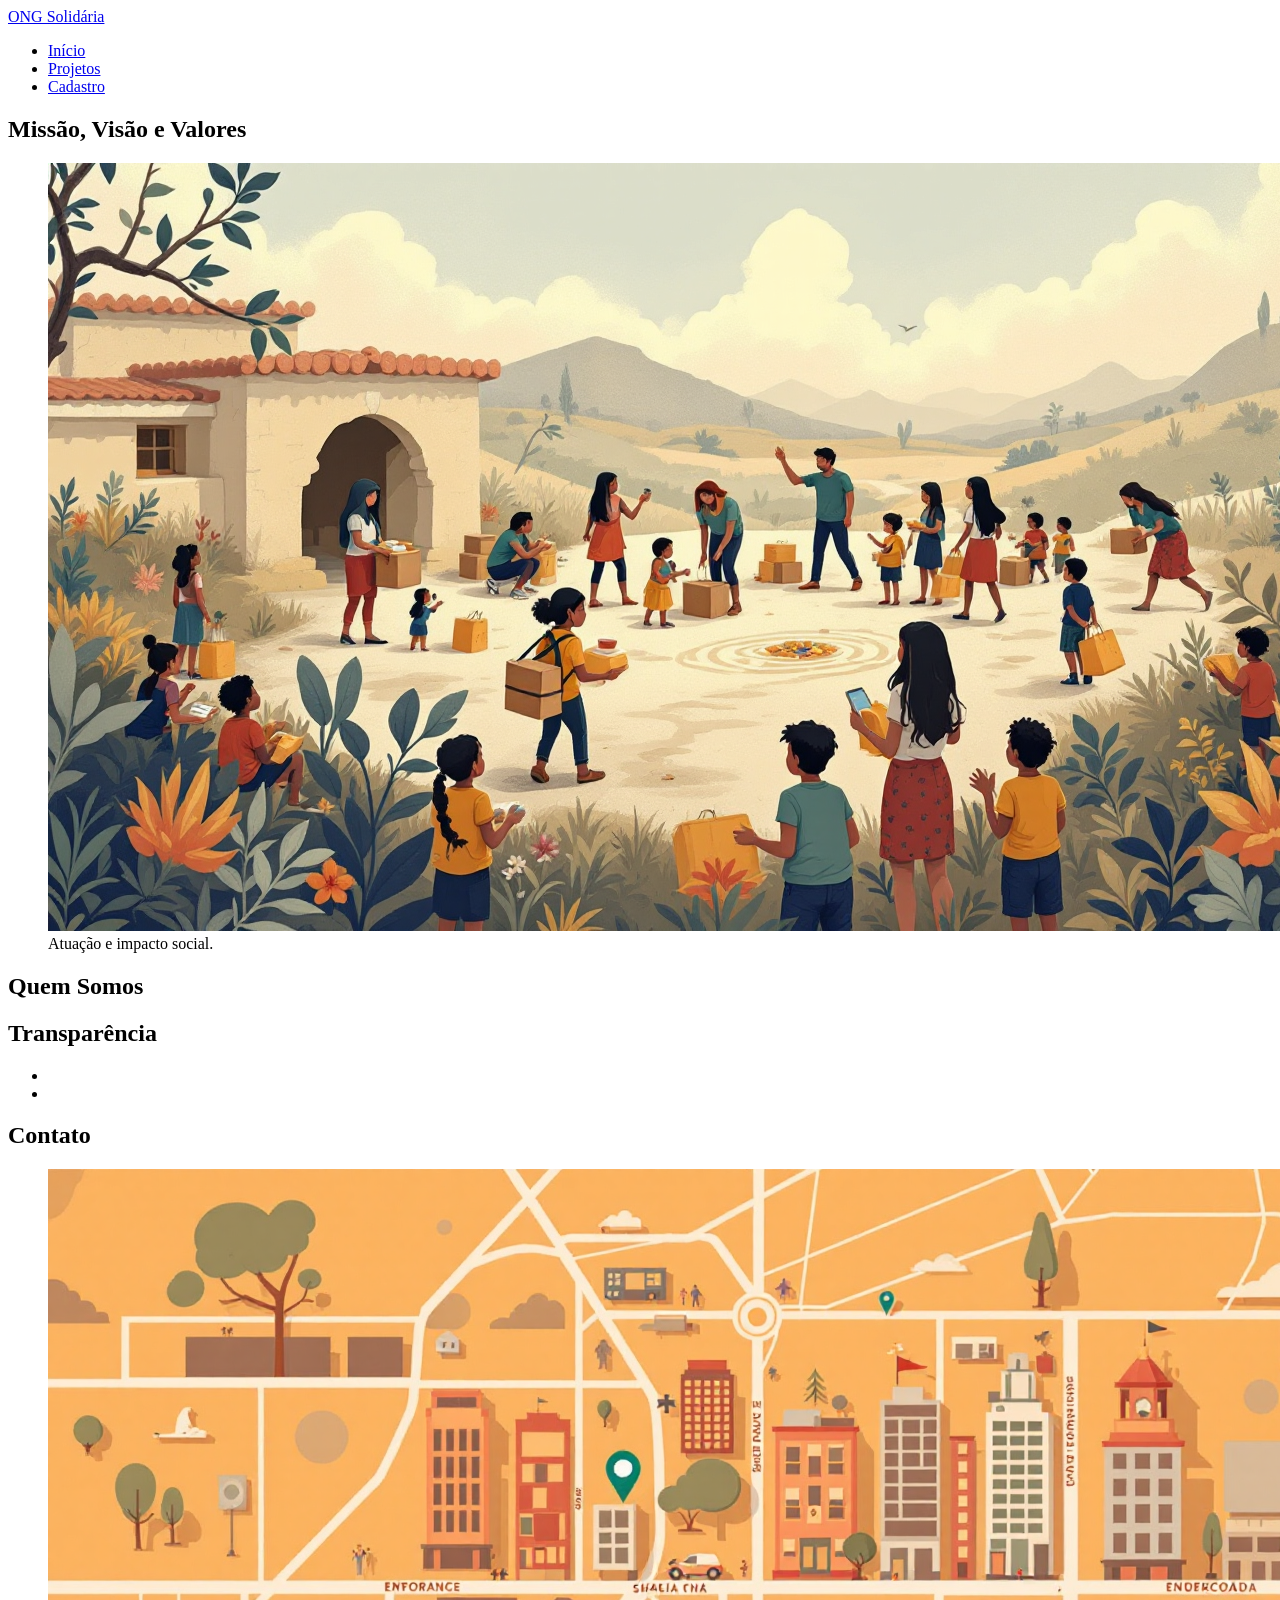
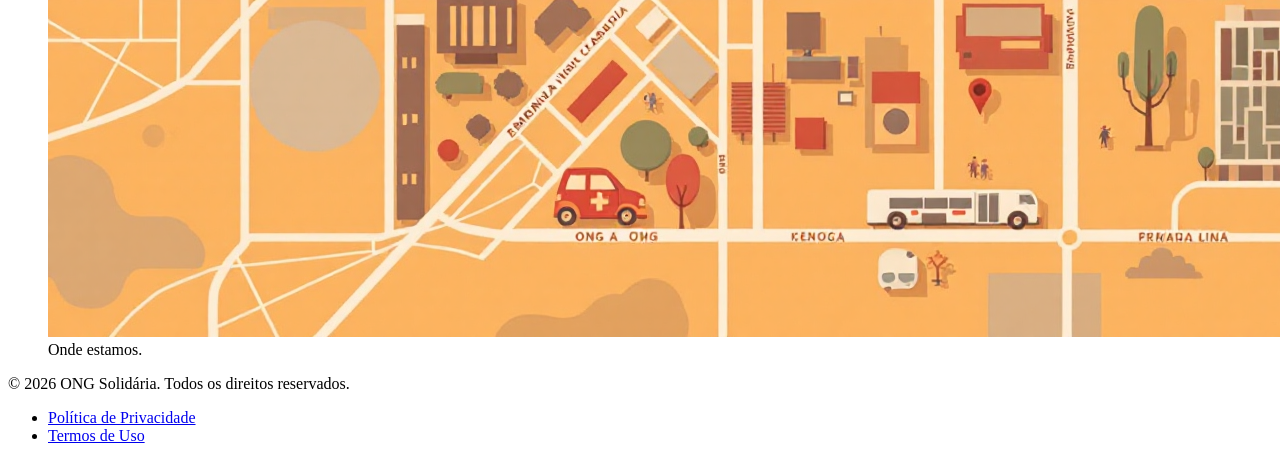
==== index.html @ a8c3a4fd "Primeiro commit" ====
<!DOCTYPE html>
<html lang="en">
  <head>
    <meta charset="UTF-8" />
    <meta name="viewport" content="width=device-width, initial-scale=1.0" />
    <title>Ong Solidária</title>
    <meta
      name="description"
      content="Conheça a ONG Solidária: missão, visão, valores e formas de contato."
    />
    <meta name="theme-color" content="#22c55e" />
    <meta property="og:title" content="ONG Solidária" />
    <meta
      property="og:description"
      content="Missão, visão, valores e canais de contato da ONG Solidária."
    />
    <meta property="og:type" content="website" />
  </head>
  <body>
    <header>
      <div>
        <a href="index.html" aria-label="Página inicial da ONG Solidária"
          >ONG Solidária</a
        >
      </div>
      <nav aria-label="Navegação principal">
        <ul>
          <li><a href="index.html" aria-current="page">Início</a></li>
          <li><a href="projetos.html">Projetos</a></li>
          <li><a href="cadastro.html">Cadastro</a></li>
        </ul>
      </nav>
    </header>

    <main id="conteudo">
      <section aria-labelledby="titulo-missao">
        <h1 id="titulo-missao">Missão, Visão e Valores</h1>
        <p><!-- Descrição breve da missão/visão/valores --></p>
        <figure>
          <img
            src="imagens/atuação social da ONG.jpg"
            alt="Imagem ilustrativa da atuação social da ONG"
          />
          <figcaption>Atuação e impacto social.</figcaption>
        </figure>
      </section>

      <section aria-labelledby="titulo-historia">
        <h2 id="titulo-historia">Quem Somos</h2>
        <p><!-- Breve histórico da organização --></p>
      </section>

      <aside aria-labelledby="titulo-transparencia">
        <h2 id="titulo-transparencia">Transparência</h2>
        <ul>
          <li><!-- Link para relatórios anuais --></li>
          <li><!-- Link para demonstrações financeiras --></li>
        </ul>
      </aside>

      <section aria-labelledby="titulo-contato">
        <h2 id="titulo-contato">Contato</h2>
        <address>
          <!-- Endereço físico -->
          <!-- E-mail e telefone -->
        </address>
        <figure>
          <img src="imagens/local.jpg" alt="Mapa do local da ONG" />
          <figcaption>Onde estamos.</figcaption>
        </figure>
      </section>
    </main>

    <footer role="contentinfo">
      <p>
        &copy; <span id="ano">2025</span> ONG Solidária. Todos os direitos
        reservados.
      </p>
      <nav aria-label="Links de rodapé">
        <ul>
          <li><a href="#" rel="nofollow">Política de Privacidade</a></li>
          <li><a href="#" rel="nofollow">Termos de Uso</a></li>
        </ul>
      </nav>
    </footer>

    <script>
      (function () {
        var span = document.getElementById("ano");
        if (span) {
          span.textContent = new Date().getFullYear().toString();
        }
      })();
    </script>
  </body>
</html>
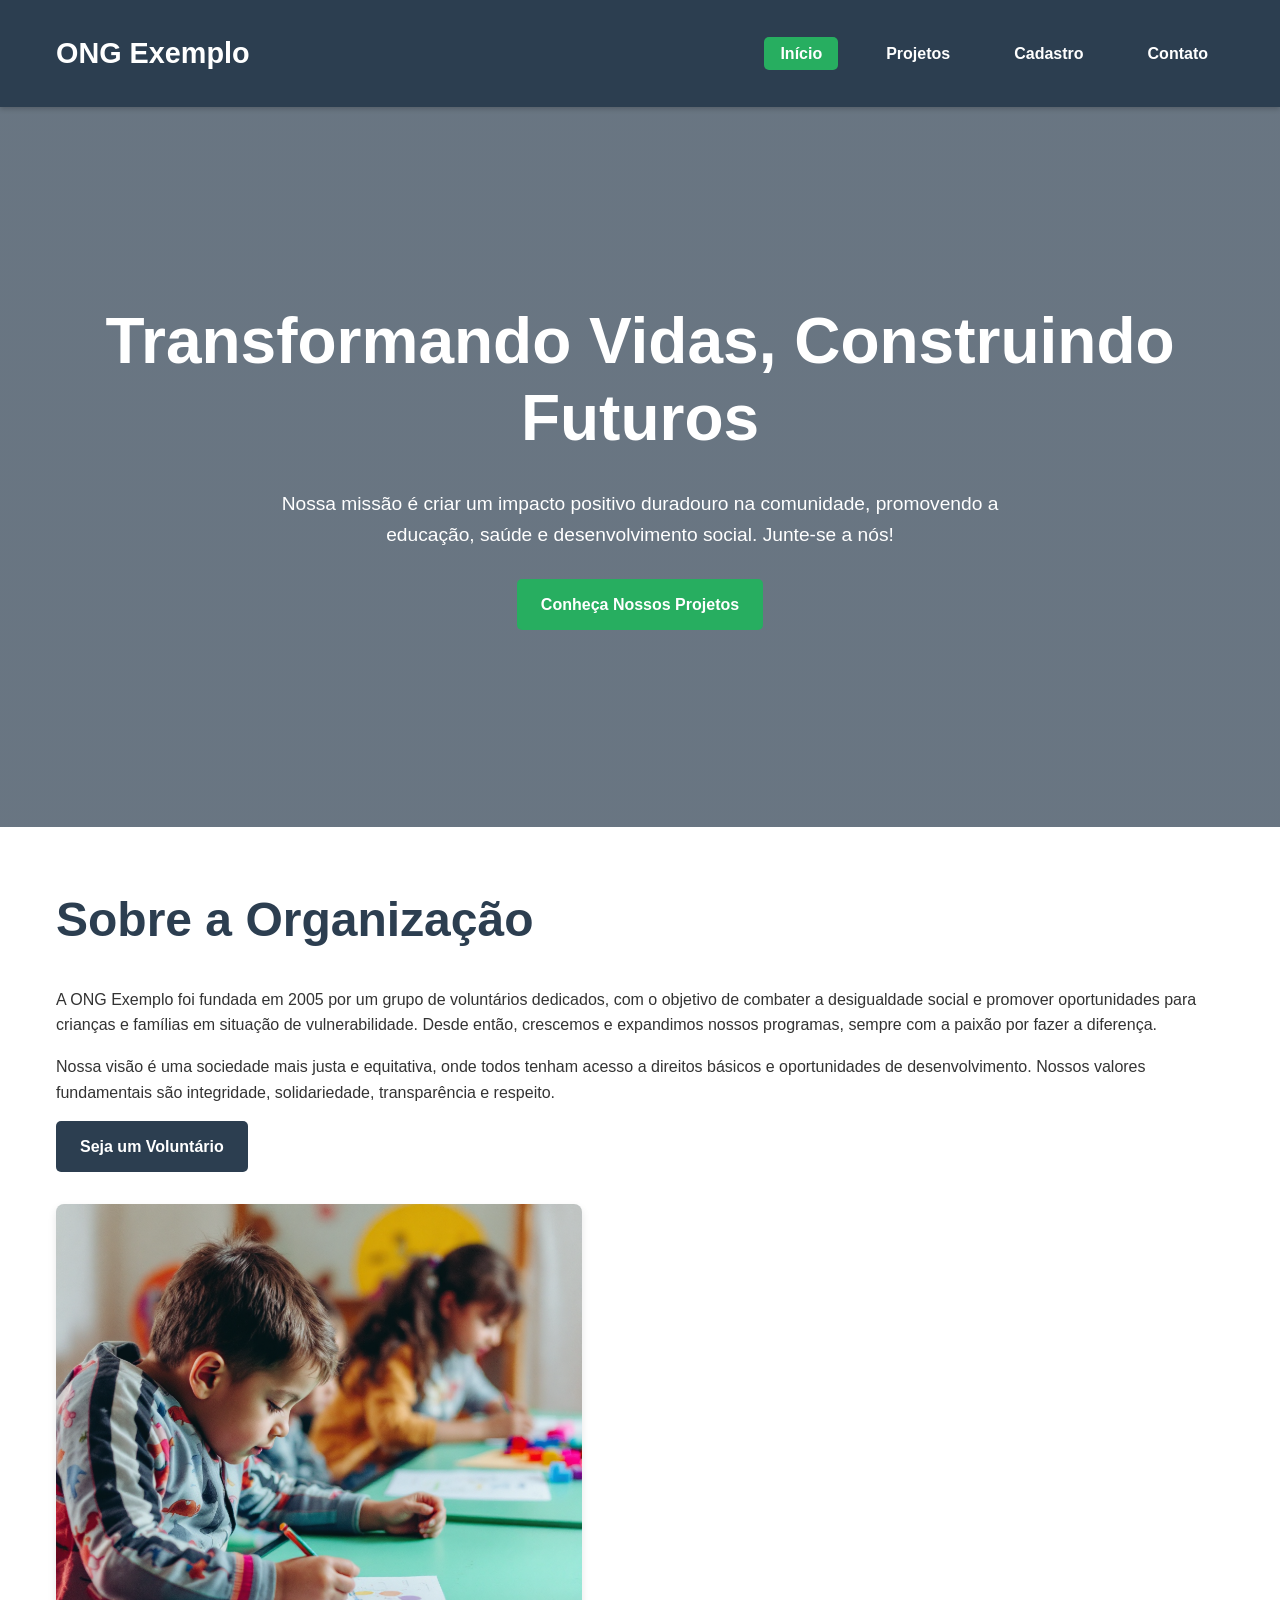
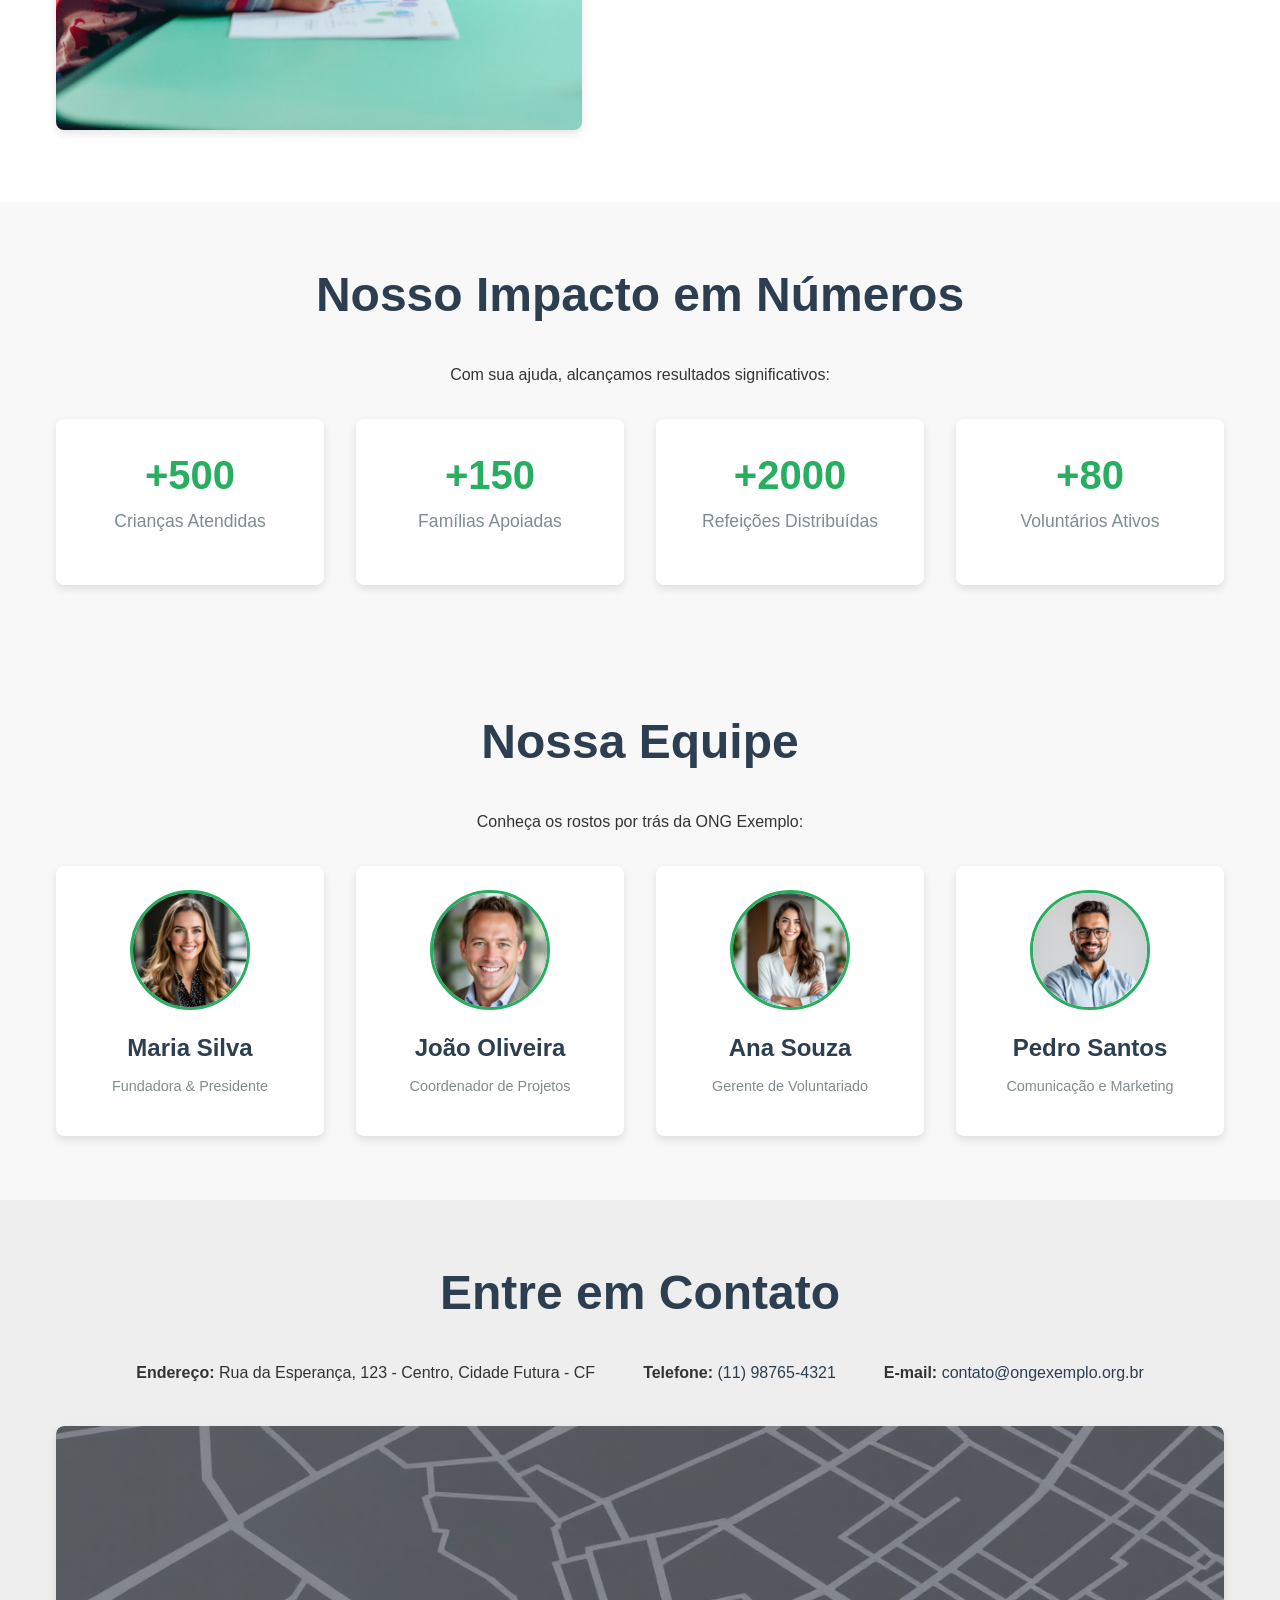
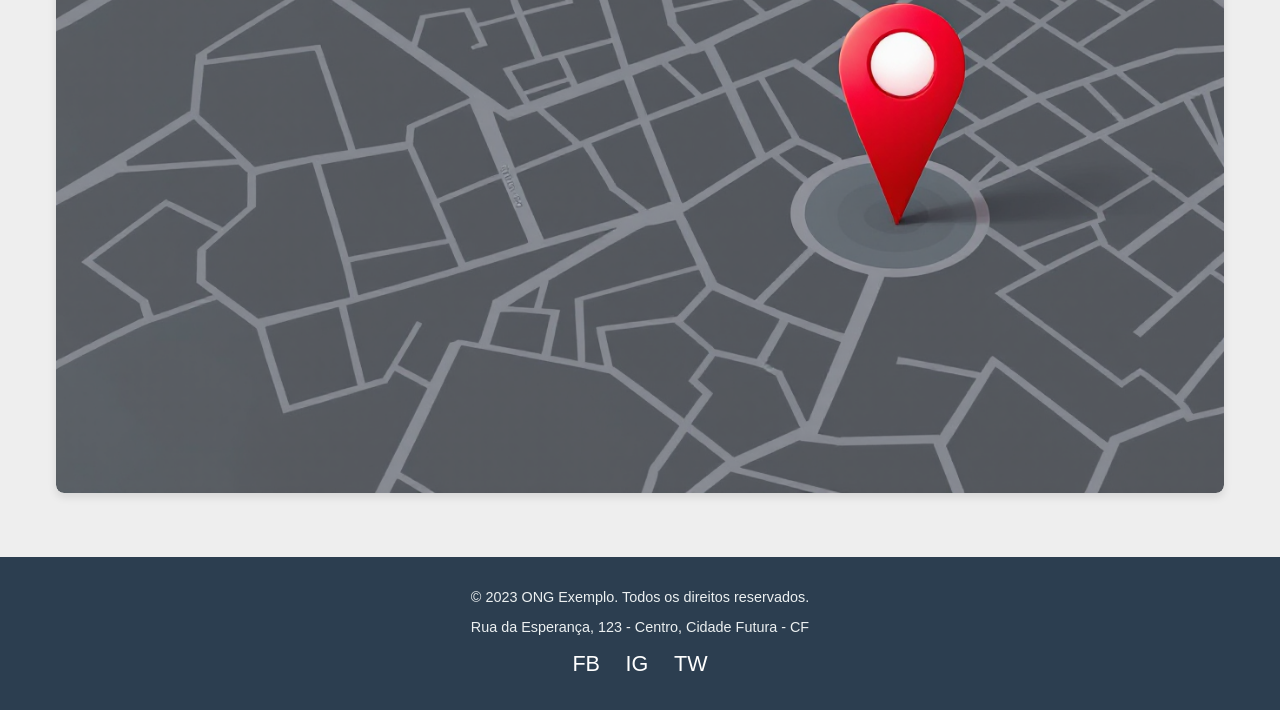
==== commit acfe9012: "Projeto" ====
--- a/index.html
+++ b/index.html
@@ -1,96 +1,179 @@
 <!DOCTYPE html>
-<html lang="en">
+<html lang="pt-BR">
   <head>
     <meta charset="UTF-8" />
     <meta name="viewport" content="width=device-width, initial-scale=1.0" />
-    <title>Ong Solidária</title>
     <meta
       name="description"
-      content="Conheça a ONG Solidária: missão, visão, valores e formas de contato."
+      content="ONG Exemplo - Transformando Vidas através de Projetos Sociais. Conheça nossa missão, impacto e como você pode ajudar."
     />
-    <meta name="theme-color" content="#22c55e" />
-    <meta property="og:title" content="ONG Solidária" />
     <meta
-      property="og:description"
-      content="Missão, visão, valores e canais de contato da ONG Solidária."
+      name="keywords"
+      content="ONG, organização não governamental, projetos sociais, doação, voluntariado, impacto social, caridade, causas sociais"
     />
-    <meta property="og:type" content="website" />
+    <meta name="author" content="ONG Exemplo" />
+    <title>ONG Exemplo - Transformando Vidas</title>
+    <link rel="stylesheet" href="style.css" />
   </head>
   <body>
     <header>
-      <div>
-        <a href="index.html" aria-label="Página inicial da ONG Solidária"
-          >ONG Solidária</a
-        >
+      <div class="container">
+        <a href="index.html" class="logo">ONG Exemplo</a>
+        <nav>
+          <ul>
+            <li><a href="index.html" class="active">Início</a></li>
+            <li><a href="projetos.html">Projetos</a></li>
+            <li><a href="cadastro.html">Cadastro</a></li>
+            <li><a href="#contact">Contato</a></li>
+          </ul>
+        </nav>
       </div>
-      <nav aria-label="Navegação principal">
-        <ul>
-          <li><a href="index.html" aria-current="page">Início</a></li>
-          <li><a href="projetos.html">Projetos</a></li>
-          <li><a href="cadastro.html">Cadastro</a></li>
-        </ul>
-      </nav>
     </header>
 
-    <main id="conteudo">
-      <section aria-labelledby="titulo-missao">
-        <h1 id="titulo-missao">Missão, Visão e Valores</h1>
-        <p><!-- Descrição breve da missão/visão/valores --></p>
-        <figure>
-          <img
-            src="imagens/atuação social da ONG.jpg"
-            alt="Imagem ilustrativa da atuação social da ONG"
-          />
-          <figcaption>Atuação e impacto social.</figcaption>
-        </figure>
+    <main>
+      <section class="hero">
+        <div class="container">
+          <h1>Transformando Vidas, Construindo Futuros</h1>
+          <p>
+            Nossa missão é criar um impacto positivo duradouro na comunidade,
+            promovendo a educação, saúde e desenvolvimento social. Junte-se a
+            nós!
+          </p>
+          <a href="projetos.html" class="btn">Conheça Nossos Projetos</a>
+        </div>
       </section>
 
-      <section aria-labelledby="titulo-historia">
-        <h2 id="titulo-historia">Quem Somos</h2>
-        <p><!-- Breve histórico da organização --></p>
+      <section id="about" class="about-section">
+        <div class="container">
+          <h2>Sobre a Organização</h2>
+          <div class="content">
+            <div class="text-content">
+              <p>
+                A ONG Exemplo foi fundada em 2005 por um grupo de voluntários
+                dedicados, com o objetivo de combater a desigualdade social e
+                promover oportunidades para crianças e famílias em situação de
+                vulnerabilidade. Desde então, crescemos e expandimos nossos
+                programas, sempre com a paixão por fazer a diferença.
+              </p>
+              <p>
+                Nossa visão é uma sociedade mais justa e equitativa, onde todos
+                tenham acesso a direitos básicos e oportunidades de
+                desenvolvimento. Nossos valores fundamentais são integridade,
+                solidariedade, transparência e respeito.
+              </p>
+              <a href="cadastro.html" class="btn btn-primary"
+                >Seja um Voluntário</a
+              >
+            </div>
+            <img
+              src="imagens/projeto-educacao.jpg"
+              alt="Crianças sorrindo em um ambiente de aprendizado"
+            />
+          </div>
+        </div>
       </section>
 
-      <aside aria-labelledby="titulo-transparencia">
-        <h2 id="titulo-transparencia">Transparência</h2>
-        <ul>
-          <li><!-- Link para relatórios anuais --></li>
-          <li><!-- Link para demonstrações financeiras --></li>
-        </ul>
-      </aside>
+      <section id="impact" class="impact-section">
+        <div class="container">
+          <h2>Nosso Impacto em Números</h2>
+          <p>Com sua ajuda, alcançamos resultados significativos:</p>
+          <div class="impact-grid">
+            <div class="impact-item">
+              <h3>+500</h3>
+              <p>Crianças Atendidas</p>
+            </div>
+            <div class="impact-item">
+              <h3>+150</h3>
+              <p>Famílias Apoiadas</p>
+            </div>
+            <div class="impact-item">
+              <h3>+2000</h3>
+              <p>Refeições Distribuídas</p>
+            </div>
+            <div class="impact-item">
+              <h3>+80</h3>
+              <p>Voluntários Ativos</p>
+            </div>
+          </div>
+        </div>
+      </section>
 
-      <section aria-labelledby="titulo-contato">
-        <h2 id="titulo-contato">Contato</h2>
-        <address>
-          <!-- Endereço físico -->
-          <!-- E-mail e telefone -->
-        </address>
-        <figure>
-          <img src="imagens/local.jpg" alt="Mapa do local da ONG" />
-          <figcaption>Onde estamos.</figcaption>
-        </figure>
+      <section id="team" class="team-section">
+        <div class="container">
+          <h2>Nossa Equipe</h2>
+          <p>Conheça os rostos por trás da ONG Exemplo:</p>
+          <div class="team-grid">
+            <article class="team-member">
+              <img src="imagens/team-member-1.jpg" alt="Maria Silva" />
+              <h3>Maria Silva</h3>
+              <p>Fundadora & Presidente</p>
+            </article>
+            <article class="team-member">
+              <img src="imagens/team-member-2.jpg" alt="João Oliveira" />
+              <h3>João Oliveira</h3>
+              <p>Coordenador de Projetos</p>
+            </article>
+            <article class="team-member">
+              <img src="imagens/team-member-3.jpg" alt="Ana Souza" />
+              <h3>Ana Souza</h3>
+              <p>Gerente de Voluntariado</p>
+            </article>
+            <article class="team-member">
+              <img src="imagens/team-member-4.jpg" alt="Pedro Santos" />
+              <h3>Pedro Santos</h3>
+              <p>Comunicação e Marketing</p>
+            </article>
+          </div>
+        </div>
+      </section>
+
+      <section id="contact" class="contact-section">
+        <div class="container">
+          <h2>Entre em Contato</h2>
+          <div class="contact-info">
+            <p>
+              <strong>Endereço:</strong> Rua da Esperança, 123 - Centro, Cidade
+              Futura - CF
+            </p>
+            <p>
+              <strong>Telefone:</strong>
+              <a href="tel:+5511987654321">(11) 98765-4321</a>
+            </p>
+            <p>
+              <strong>E-mail:</strong>
+              <a href="mailto:contato@ongexemplo.org.br"
+                >contato@ongexemplo.org.br</a
+              >
+            </p>
+          </div>
+          <div class="contact-map">
+            <img
+              src="imagens/mapa-localizacao.jpg"
+              alt="Mapa de localização da ONG"
+            />
+          </div>
+        </div>
       </section>
     </main>
 
-    <footer role="contentinfo">
-      <p>
-        &copy; <span id="ano">2025</span> ONG Solidária. Todos os direitos
-        reservados.
-      </p>
-      <nav aria-label="Links de rodapé">
-        <ul>
-          <li><a href="#" rel="nofollow">Política de Privacidade</a></li>
-          <li><a href="#" rel="nofollow">Termos de Uso</a></li>
-        </ul>
-      </nav>
+    <footer>
+      <div class="container">
+        <p>&copy; 2023 ONG Exemplo. Todos os direitos reservados.</p>
+        <p>Rua da Esperança, 123 - Centro, Cidade Futura - CF</p>
+        <div class="social-links">
+          <a href="#" aria-label="Facebook"
+            ><span class="icon-facebook">FB</span></a
+          >
+          <a href="#" aria-label="Instagram"
+            ><span class="icon-instagram">IG</span></a
+          >
+          <a href="#" aria-label="Twitter"
+            ><span class="icon-twitter">TW</span></a
+          >
+        </div>
+      </div>
     </footer>
 
-    <script>
-      (function () {
-        var span = document.getElementById("ano");
-        if (span) {
-          span.textContent = new Date().getFullYear().toString();
-        }
-      })();
-    </script>
+    <script src="script.js"></script>
   </body>
 </html>
--- a/style.css
+++ b/style.css
@@ -0,0 +1,608 @@
+/* style.css */
+
+/* Variáveis de Cores */
+:root {
+  --primary-color: #2c3e50; /* Azul Escuro */
+  --secondary-color: #27ae60; /* Verde Esmeralda */
+  --text-color: #333;
+  --light-bg: #f8f8f8;
+  --dark-bg: #eee;
+  --white: #ffffff;
+  --gray-light: #ecf0f1;
+  --gray-medium: #bdc3c7;
+  --gray-dark: #7f8c8d;
+}
+
+/* Reset Básico */
+* {
+  margin: 0;
+  padding: 0;
+  box-sizing: border-box;
+}
+
+html {
+  scroll-behavior: smooth;
+}
+
+body {
+  font-family: "Arial", sans-serif;
+  line-height: 1.6;
+  color: var(--text-color);
+  background-color: var(--light-bg);
+}
+
+/* Tipografia */
+h1,
+h2,
+h3,
+h4,
+h5,
+h6 {
+  color: var(--primary-color);
+  margin-bottom: 0.8em;
+  line-height: 1.2;
+}
+
+h1 {
+  font-size: 2.5em;
+}
+h2 {
+  font-size: 2em;
+}
+h3 {
+  font-size: 1.5em;
+}
+
+p {
+  margin-bottom: 1em;
+}
+
+a {
+  color: var(--secondary-color);
+  text-decoration: none;
+  transition: color 0.3s ease;
+}
+
+a:hover {
+  color: var(--primary-color);
+}
+
+ul {
+  list-style: none;
+}
+
+/* Layout Geral */
+.container {
+  max-width: 1200px;
+  margin: 0 auto;
+  padding: 0 1em;
+}
+
+section {
+  padding: 4em 0;
+}
+
+/* Header */
+header {
+  background-color: var(--primary-color);
+  color: var(--white);
+  padding: 1em 0;
+  position: sticky;
+  top: 0;
+  z-index: 1000;
+  box-shadow: 0 2px 5px rgba(0, 0, 0, 0.2);
+}
+
+header .container {
+  display: flex;
+  justify-content: space-between;
+  align-items: center;
+  flex-wrap: wrap; /* Permite quebrar linha em mobile */
+}
+
+header .logo {
+  font-size: 1.8em;
+  font-weight: bold;
+  color: var(--white);
+  padding: 0.5em 0;
+}
+
+/* Navegação */
+nav ul {
+  display: flex;
+  gap: 1.5em;
+}
+
+nav ul li a {
+  color: var(--white);
+  font-weight: bold;
+  padding: 0.5em 1em;
+  border-radius: 5px;
+  transition: background-color 0.3s ease;
+}
+
+nav ul li a:hover,
+nav ul li a.active {
+  background-color: var(--secondary-color);
+}
+
+/* Botões */
+.btn {
+  display: inline-block;
+  background-color: var(--secondary-color);
+  color: var(--white);
+  padding: 0.8em 1.5em;
+  border-radius: 5px;
+  font-weight: bold;
+  text-align: center;
+  border: none;
+  cursor: pointer;
+  transition: background-color 0.3s ease;
+}
+
+.btn:hover {
+  background-color: #219653; /* Um tom mais escuro de verde */
+}
+
+.btn-primary {
+  background-color: var(--primary-color);
+}
+
+.btn-primary:hover {
+  background-color: #22303e;
+}
+
+/* Hero Section */
+.hero {
+  background: linear-gradient(rgba(44, 62, 80, 0.7), rgba(44, 62, 80, 0.7)),
+    url("hero-banner.jpg") no-repeat center center/cover;
+  color: var(--white);
+  text-align: center;
+  padding: 6em 0;
+  min-height: 60vh;
+  display: flex;
+  align-items: center;
+  justify-content: center;
+}
+
+.hero h1 {
+  color: var(--white);
+  font-size: 3em;
+  margin-bottom: 0.5em;
+}
+
+.hero p {
+  font-size: 1.2em;
+  max-width: 800px;
+  margin: 0 auto 1.5em;
+}
+
+/* Sobre a Organização */
+.about-section {
+  background-color: var(--white);
+  padding: 4em 0;
+  display: flex;
+  flex-direction: column;
+  align-items: center;
+  text-align: center;
+}
+
+.about-section img {
+  max-width: 100%;
+  height: auto;
+  margin-top: 2em;
+  border-radius: 8px;
+  box-shadow: 0 4px 8px rgba(0, 0, 0, 0.1);
+}
+
+/* Seções de Impacto e Equipe */
+.impact-section,
+.team-section {
+  background-color: var(--light-bg);
+  text-align: center;
+}
+
+.impact-grid {
+  display: grid;
+  grid-template-columns: repeat(auto-fit, minmax(200px, 1fr));
+  gap: 2em;
+  margin-top: 2em;
+}
+
+.impact-item {
+  background-color: var(--white);
+  padding: 2em;
+  border-radius: 8px;
+  box-shadow: 0 4px 8px rgba(0, 0, 0, 0.1);
+  text-align: center;
+}
+
+.impact-item h3 {
+  color: var(--secondary-color);
+  font-size: 2.5em;
+  margin-bottom: 0.2em;
+}
+
+.impact-item p {
+  color: var(--gray-dark);
+  font-size: 1.1em;
+}
+
+.team-grid {
+  display: grid;
+  grid-template-columns: repeat(auto-fit, minmax(250px, 1fr));
+  gap: 2em;
+  margin-top: 2em;
+}
+
+.team-member {
+  background-color: var(--white);
+  padding: 1.5em;
+  border-radius: 8px;
+  box-shadow: 0 4px 8px rgba(0, 0, 0, 0.1);
+  text-align: center;
+}
+
+.team-member img {
+  width: 120px;
+  height: 120px;
+  border-radius: 50%;
+  object-fit: cover;
+  margin-bottom: 1em;
+  border: 3px solid var(--secondary-color);
+}
+
+.team-member h3 {
+  margin-bottom: 0.5em;
+  color: var(--primary-color);
+}
+
+.team-member p {
+  color: var(--gray-dark);
+  font-size: 0.9em;
+}
+
+/* Seção de Contato */
+.contact-section {
+  background-color: var(--dark-bg);
+  text-align: center;
+}
+
+.contact-info p {
+  margin-bottom: 0.5em;
+}
+
+.contact-info a {
+  color: var(--primary-color);
+}
+
+.contact-map {
+  margin-top: 2em;
+  width: 100%;
+  border-radius: 8px;
+  overflow: hidden;
+  box-shadow: 0 4px 8px rgba(0, 0, 0, 0.1);
+}
+
+.contact-map img {
+  width: 100%;
+  height: auto;
+  display: block;
+  border-radius: 8px;
+}
+
+/* Projetos - cards */
+.project-grid {
+  display: grid;
+  grid-template-columns: repeat(auto-fit, minmax(280px, 1fr));
+  gap: 2em;
+  margin-top: 2em;
+}
+
+.project-card {
+  background-color: var(--white);
+  border-radius: 8px;
+  box-shadow: 0 4px 8px rgba(0, 0, 0, 0.1);
+  overflow: hidden;
+  display: flex;
+  flex-direction: column;
+}
+
+.project-card img {
+  width: 100%;
+  height: 200px;
+  object-fit: cover;
+}
+
+.project-card-content {
+  padding: 1.5em;
+  flex-grow: 1;
+  display: flex;
+  flex-direction: column;
+  justify-content: space-between;
+}
+
+.project-card h3 {
+  font-size: 1.3em;
+  margin-bottom: 0.5em;
+}
+
+.project-card .category {
+  display: inline-block;
+  background-color: var(--gray-light);
+  color: var(--gray-dark);
+  font-size: 0.8em;
+  padding: 0.3em 0.7em;
+  border-radius: 4px;
+  margin-bottom: 0.8em;
+}
+
+.project-card p {
+  font-size: 0.95em;
+  line-height: 1.5;
+  margin-bottom: 1em;
+}
+
+/* Como Ser Voluntário / Doar */
+.volunteer-section,
+.donate-section {
+  background-color: var(--white);
+  text-align: center;
+}
+
+.volunteer-section ol,
+.donate-section ul {
+  text-align: left;
+  max-width: 600px;
+  margin: 2em auto;
+  padding-left: 2em;
+}
+
+.volunteer-section ol li,
+.donate-section ul li {
+  margin-bottom: 1em;
+  font-size: 1.1em;
+  list-style: decimal;
+}
+
+.donate-section ul li {
+  list-style: disc;
+}
+
+.volunteer-section img,
+.donate-section img {
+  max-width: 100%;
+  height: auto;
+  margin-top: 2em;
+  border-radius: 8px;
+  box-shadow: 0 4px 8px rgba(0, 0, 0, 0.1);
+}
+
+/* Formulário de Cadastro */
+.registration-form {
+  background-color: var(--white);
+  padding: 4em 0;
+}
+
+.registration-form form {
+  max-width: 600px;
+  margin: 0 auto;
+  padding: 2em;
+  background-color: var(--light-bg);
+  border-radius: 8px;
+  box-shadow: 0 4px 8px rgba(0, 0, 0, 0.1);
+}
+
+.registration-form fieldset {
+  border: 1px solid var(--gray-medium);
+  border-radius: 5px;
+  padding: 1.5em;
+  margin-bottom: 2em;
+}
+
+.registration-form legend {
+  font-weight: bold;
+  color: var(--primary-color);
+  padding: 0 0.5em;
+}
+
+.form-group {
+  margin-bottom: 1.5em;
+}
+
+.form-group label {
+  display: block;
+  margin-bottom: 0.5em;
+  font-weight: bold;
+  color: var(--primary-color);
+}
+
+.form-group input[type="text"],
+.form-group input[type="email"],
+.form-group input[type="tel"],
+.form-group input[type="date"],
+.form-group select {
+  width: 100%;
+  padding: 0.8em;
+  border: 1px solid var(--gray-medium);
+  border-radius: 4px;
+  font-size: 1em;
+  transition: border-color 0.3s ease;
+}
+
+.form-group input:focus,
+.form-group select:focus {
+  border-color: var(--secondary-color);
+  outline: none;
+  box-shadow: 0 0 0 2px rgba(39, 174, 96, 0.2);
+}
+
+.form-actions {
+  display: flex;
+  justify-content: flex-end;
+  gap: 1em;
+  margin-top: 2em;
+}
+
+.form-actions button[type="submit"],
+.form-actions button[type="reset"] {
+  padding: 0.8em 1.8em;
+  font-size: 1em;
+  border-radius: 5px;
+  cursor: pointer;
+  font-weight: bold;
+  transition: background-color 0.3s ease, color 0.3s ease;
+}
+
+.form-actions button[type="submit"] {
+  background-color: var(--secondary-color);
+  color: var(--white);
+  border: none;
+}
+
+.form-actions button[type="submit"]:hover {
+  background-color: #219653;
+}
+
+.form-actions button[type="reset"] {
+  background-color: var(--gray-medium);
+  color: var(--primary-color);
+  border: 1px solid var(--gray-dark);
+}
+
+.form-actions button[type="reset"]:hover {
+  background-color: var(--gray-dark);
+  color: var(--white);
+}
+
+/* Footer */
+footer {
+  background-color: var(--primary-color);
+  color: var(--gray-light);
+  padding: 2em 0;
+  text-align: center;
+  font-size: 0.9em;
+}
+
+footer p {
+  margin-bottom: 0.5em;
+}
+
+footer .social-links a {
+  color: var(--white);
+  font-size: 1.5em;
+  margin: 0 0.5em;
+}
+
+footer .social-links a:hover {
+  color: var(--secondary-color);
+}
+
+/* Responsividade - Media Queries */
+
+/* Tablet (min-width: 768px) */
+@media (min-width: 768px) {
+  h1 {
+    font-size: 3em;
+  }
+  h2 {
+    font-size: 2.5em;
+  }
+
+  header .container {
+    flex-wrap: nowrap;
+  }
+
+  nav ul {
+    gap: 2em;
+  }
+
+  .hero {
+    padding: 8em 0;
+    min-height: 70vh;
+  }
+
+  .hero h1 {
+    font-size: 3.5em;
+  }
+
+  .about-section {
+    flex-direction: row;
+    text-align: left;
+    align-items: flex-start;
+    gap: 3em;
+  }
+
+  .about-section .text-content {
+    flex: 1;
+  }
+
+  .about-section img {
+    flex: 1;
+    max-width: 45%;
+  }
+
+  .contact-info {
+    display: flex;
+    justify-content: center;
+    gap: 3em;
+  }
+
+  .contact-map {
+    height: auto;
+  }
+
+  .volunteer-section .content,
+  .donate-section .content {
+    display: flex;
+    gap: 3em;
+    text-align: left;
+    align-items: center;
+  }
+
+  .volunteer-section .content > div,
+  .donate-section .content > div {
+    flex: 1;
+  }
+
+  .volunteer-section img,
+  .donate-section img {
+    max-width: 45%;
+    margin-top: 0;
+  }
+
+  .volunteer-section .content.reversed {
+    flex-direction: row-reverse;
+  }
+}
+
+/* Desktop (min-width: 1024px) */
+@media (min-width: 1024px) {
+  h1 {
+    font-size: 3.5em;
+  }
+  h2 {
+    font-size: 3em;
+  }
+
+  .hero {
+    padding: 10em 0;
+    min-height: 80vh;
+  }
+
+  .hero h1 {
+    font-size: 4em;
+  }
+
+  .impact-grid {
+    grid-template-columns: repeat(4, 1fr);
+  }
+
+  .team-grid {
+    grid-template-columns: repeat(4, 1fr);
+  }
+
+  .project-grid {
+    grid-template-columns: repeat(3, 1fr);
+  }
+}
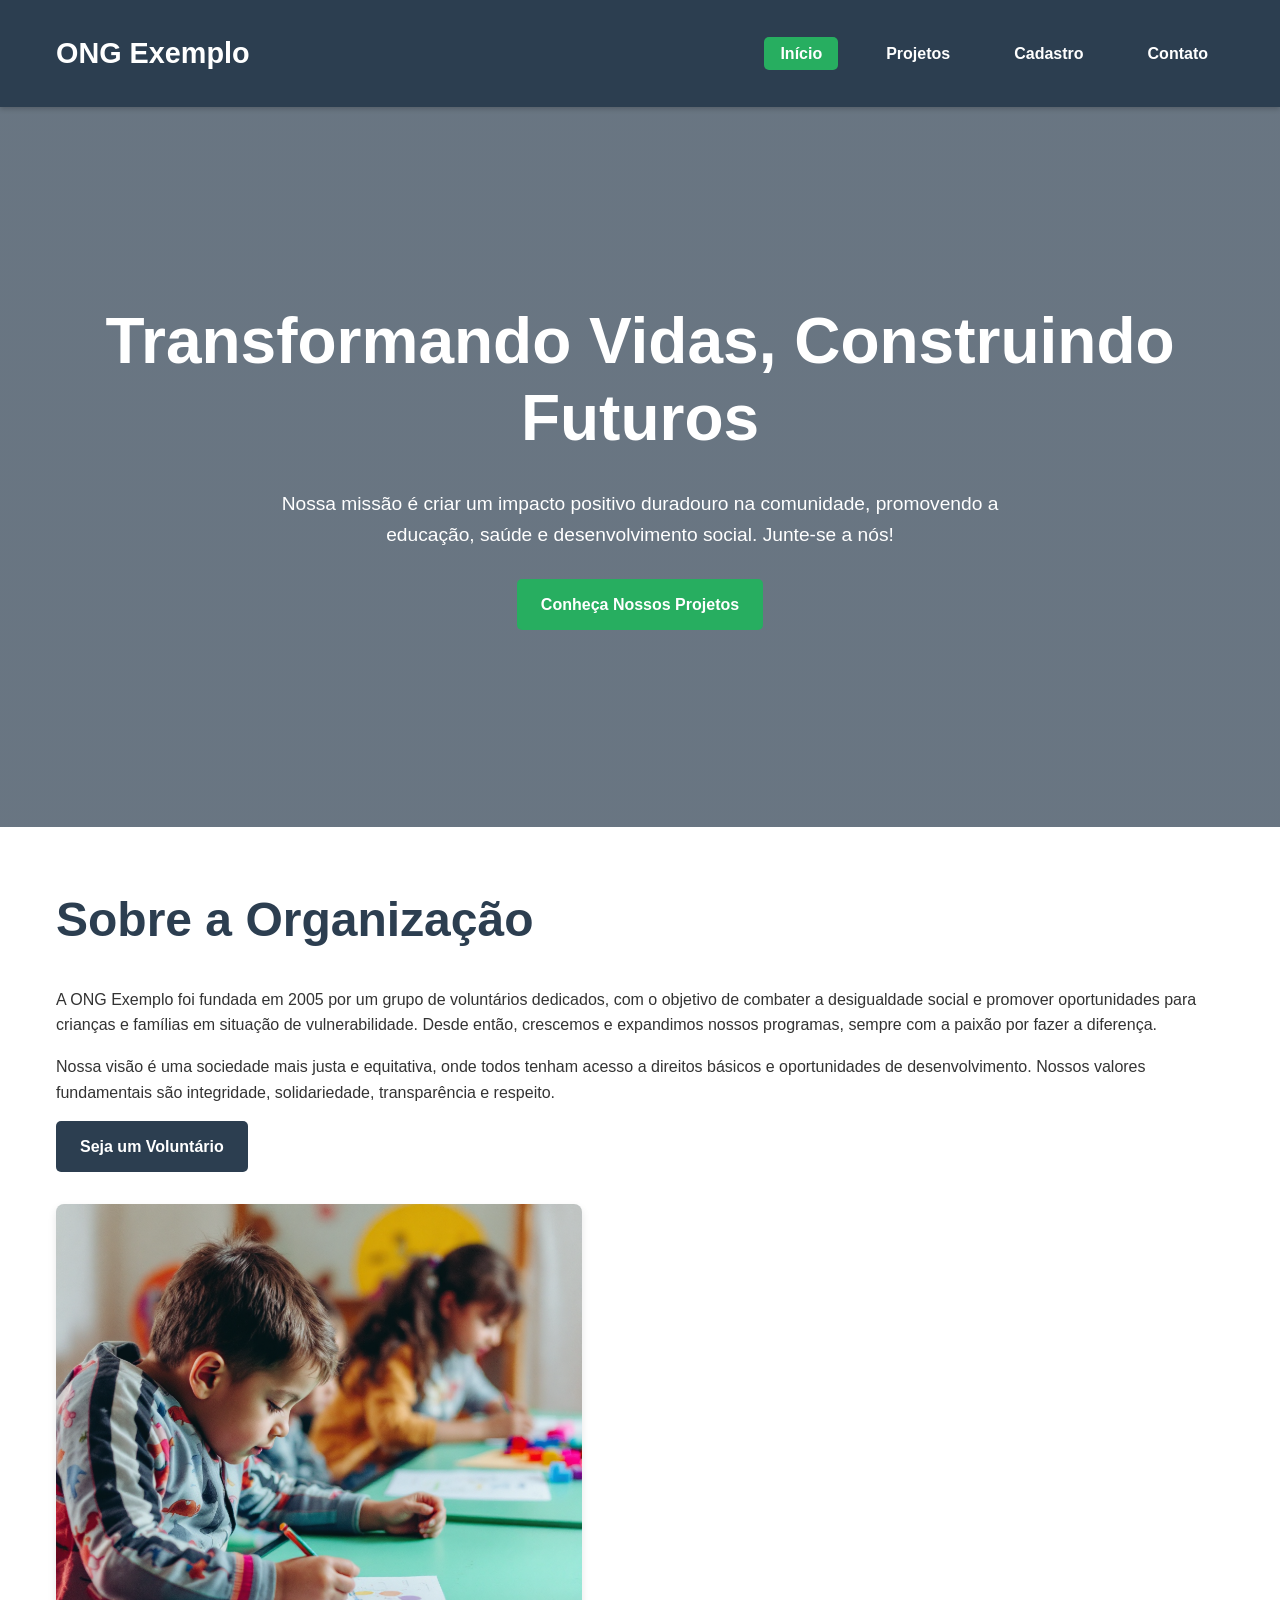
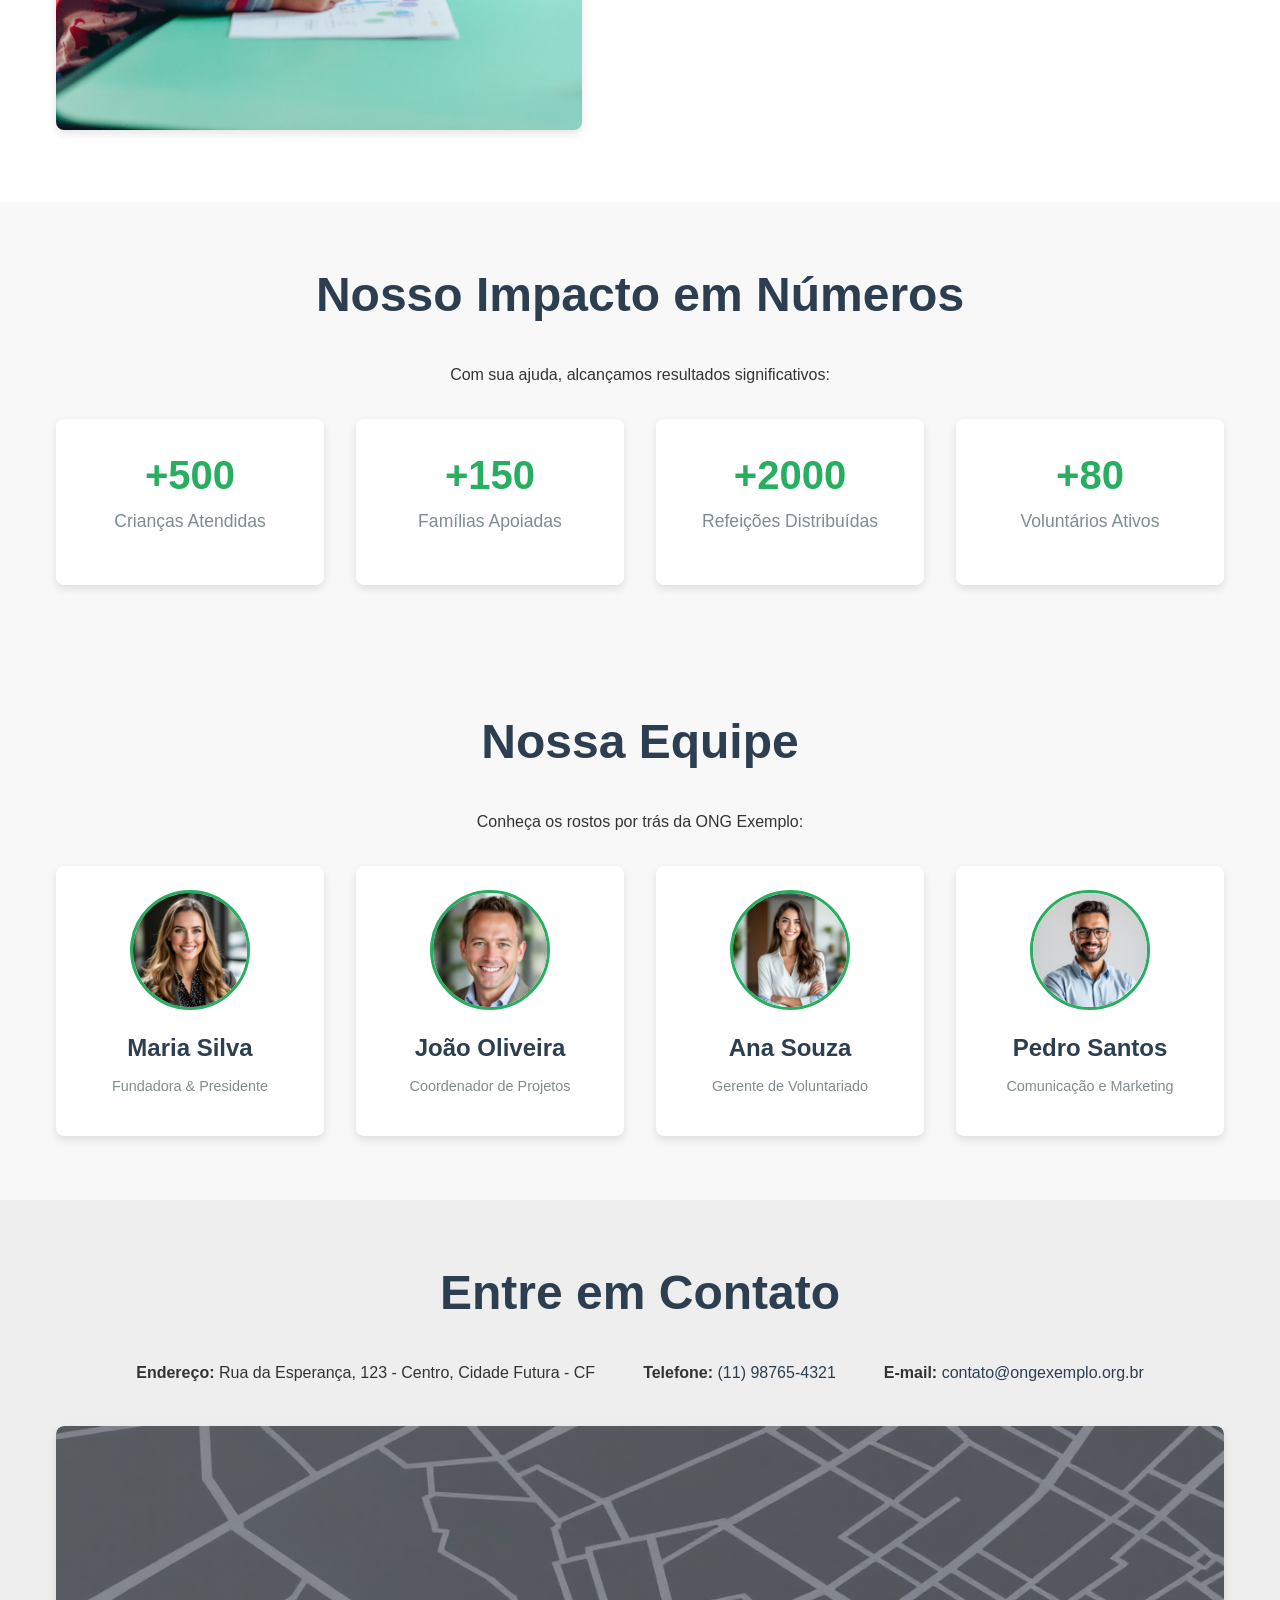
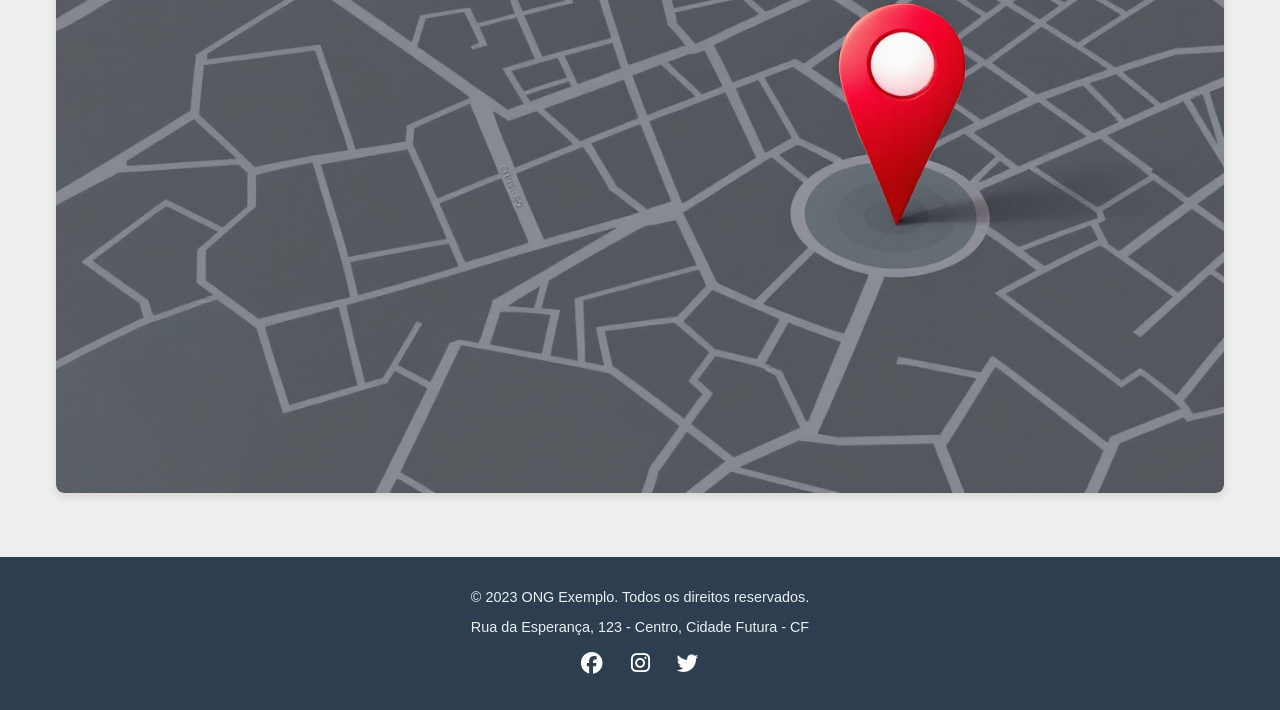
==== commit 0aa2fe9a: "Correção dos icones das redes socias" ====
--- a/index.html
+++ b/index.html
@@ -14,6 +14,10 @@
     <meta name="author" content="ONG Exemplo" />
     <title>ONG Exemplo - Transformando Vidas</title>
     <link rel="stylesheet" href="style.css" />
+    <link
+      rel="stylesheet"
+      href="https://cdnjs.cloudflare.com/ajax/libs/font-awesome/6.4.0/css/all.min.css"
+    />
   </head>
   <body>
     <header>
@@ -161,15 +165,15 @@
         <p>&copy; 2023 ONG Exemplo. Todos os direitos reservados.</p>
         <p>Rua da Esperança, 123 - Centro, Cidade Futura - CF</p>
         <div class="social-links">
-          <a href="#" aria-label="Facebook"
-            ><span class="icon-facebook">FB</span></a
-          >
-          <a href="#" aria-label="Instagram"
-            ><span class="icon-instagram">IG</span></a
-          >
-          <a href="#" aria-label="Twitter"
-            ><span class="icon-twitter">TW</span></a
-          >
+          <a href="https://facebook.com/sua-ong" aria-label="Facebook">
+            <i class="fab fa-facebook"></i>
+          </a>
+          <a href="https://instagram.com/sua-ong" aria-label="Instagram">
+            <i class="fab fa-instagram"></i>
+          </a>
+          <a href="https://twitter.com/sua-ong" aria-label="Twitter">
+            <i class="fab fa-twitter"></i>
+          </a>
         </div>
       </div>
     </footer>
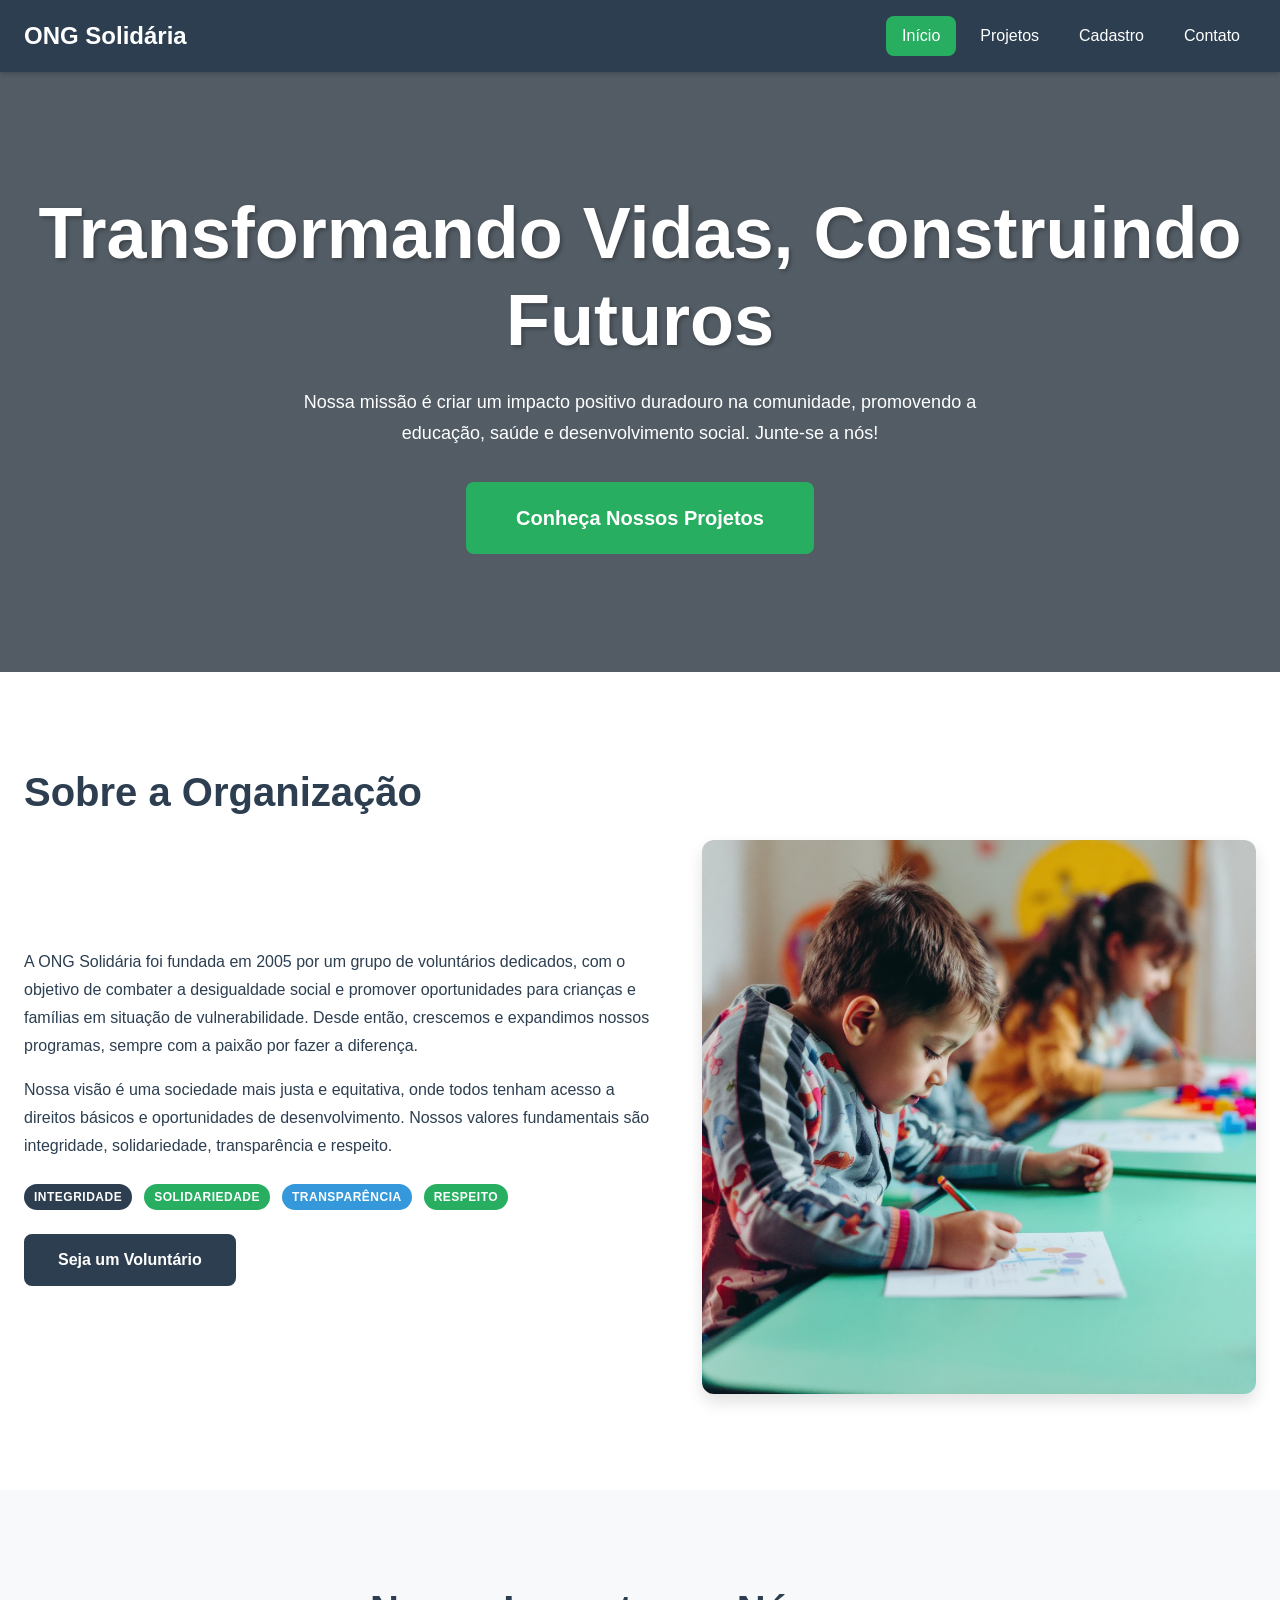
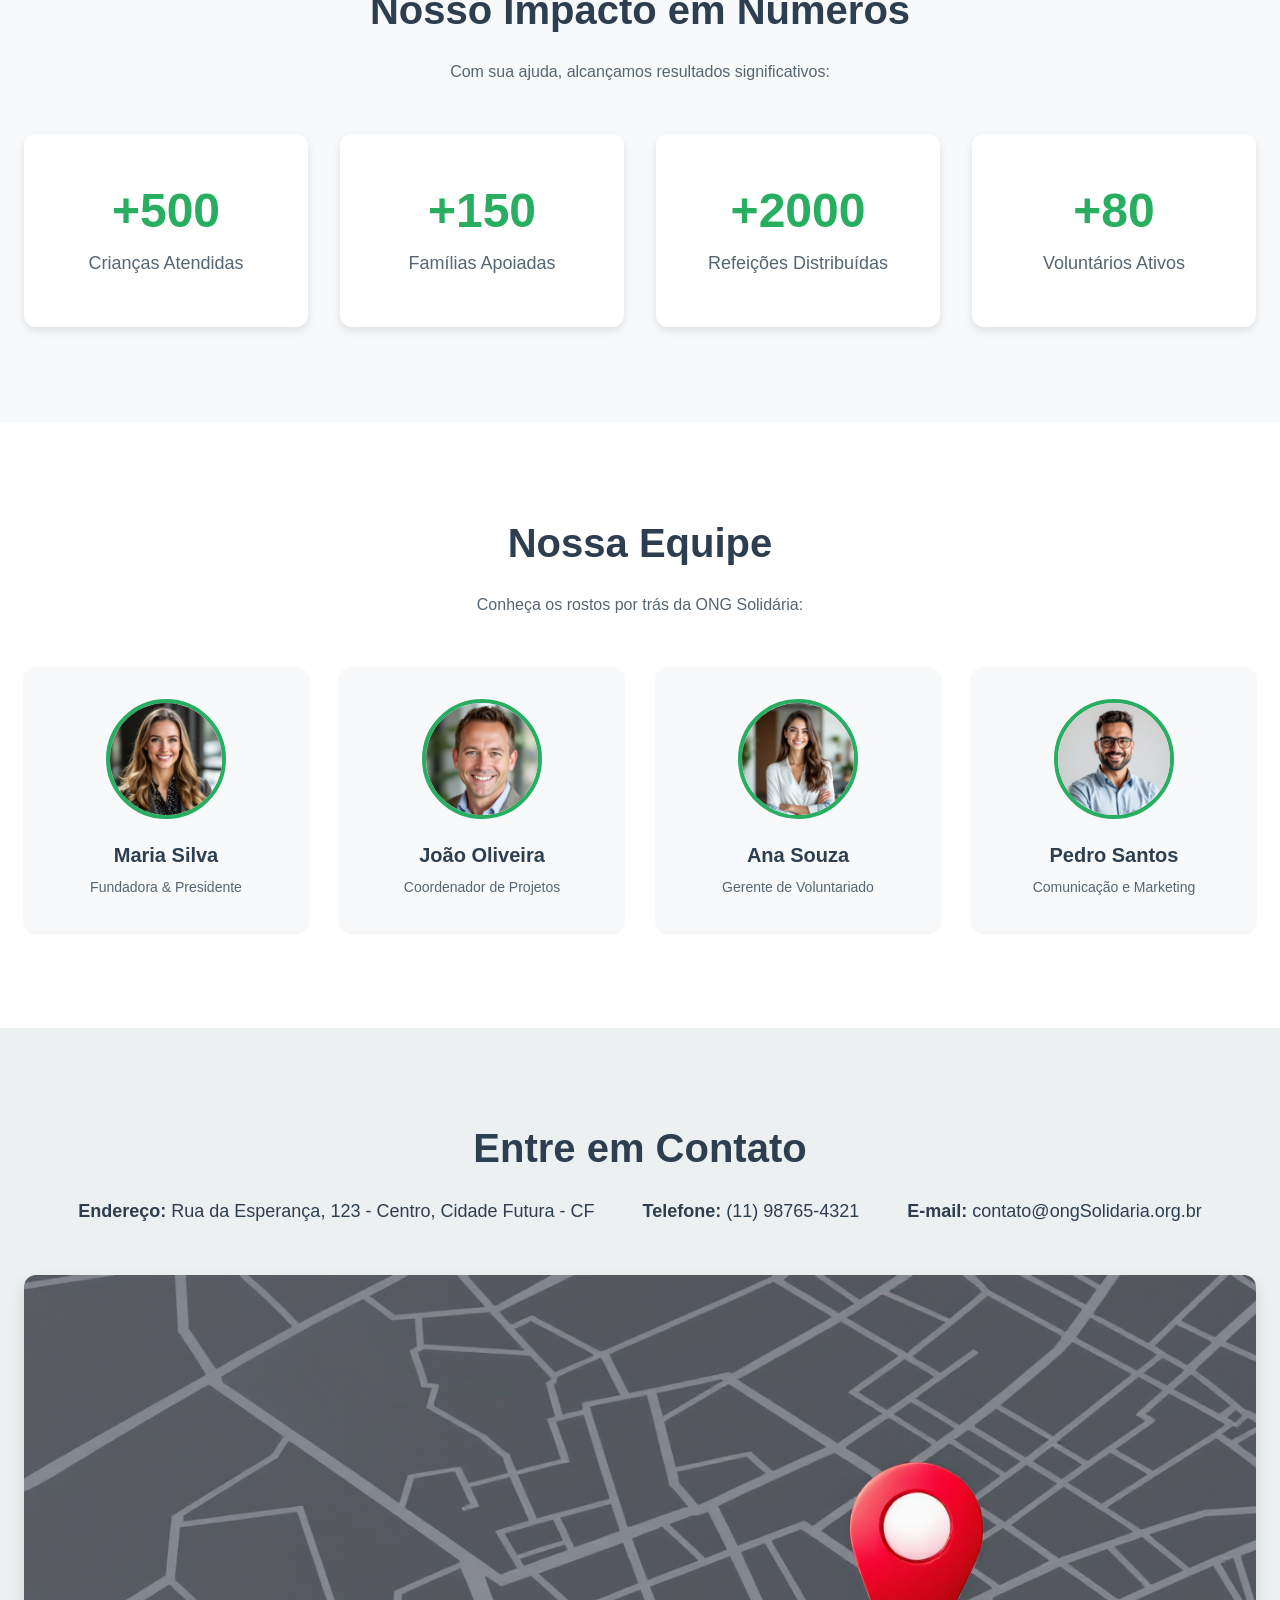
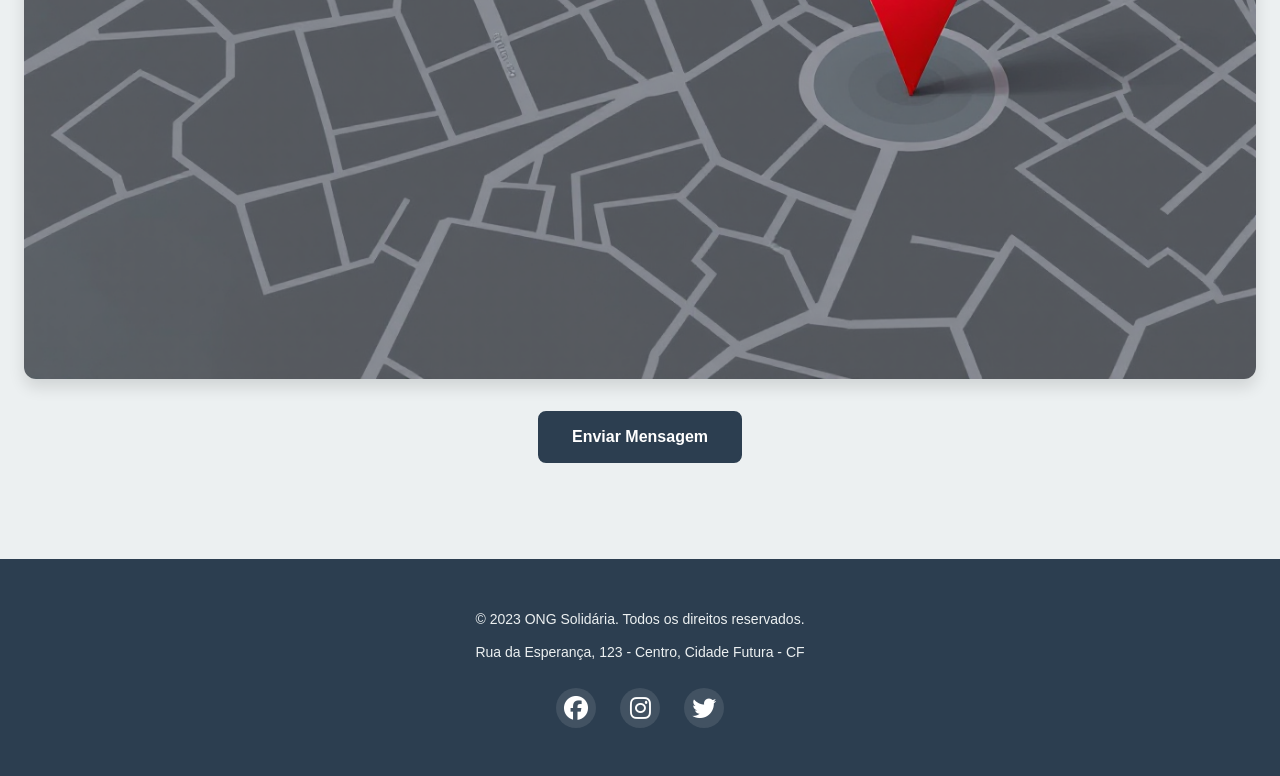
==== commit 6f809125: "Entrega 2" ====
--- a/index.html
+++ b/index.html
@@ -5,14 +5,14 @@
     <meta name="viewport" content="width=device-width, initial-scale=1.0" />
     <meta
       name="description"
-      content="ONG Exemplo - Transformando Vidas através de Projetos Sociais. Conheça nossa missão, impacto e como você pode ajudar."
+      content="ONG Solidária - Transformando Vidas através de Projetos Sociais. Conheça nossa missão, impacto e como você pode ajudar."
     />
     <meta
       name="keywords"
       content="ONG, organização não governamental, projetos sociais, doação, voluntariado, impacto social, caridade, causas sociais"
     />
-    <meta name="author" content="ONG Exemplo" />
-    <title>ONG Exemplo - Transformando Vidas</title>
+    <meta name="author" content="ONG Solidária" />
+    <title>ONG Solidária - Transformando Vidas</title>
     <link rel="stylesheet" href="style.css" />
     <link
       rel="stylesheet"
@@ -20,19 +20,58 @@
     />
   </head>
   <body>
+    <!-- Toast Container -->
+    <div class="toast-container" id="toastContainer"></div>
+
+    <!-- Overlay para menu mobile -->
+    <div class="overlay" id="overlay"></div>
+
     <header>
       <div class="container">
-        <a href="index.html" class="logo">ONG Exemplo</a>
-        <nav>
+        <a href="index.html" class="logo">ONG Solidária</a>
+
+        <!-- Menu Desktop -->
+        <nav id="mainNav">
           <ul>
             <li><a href="index.html" class="active">Início</a></li>
-            <li><a href="projetos.html">Projetos</a></li>
+            <li>
+              <a href="projetos.html">Projetos</a>
+              <ul class="dropdown">
+                <li><a href="projetos.html#educacao">Educação</a></li>
+                <li><a href="projetos.html#saude">Saúde</a></li>
+                <li><a href="projetos.html#meio-ambiente">Meio Ambiente</a></li>
+                <li>
+                  <a href="projetos.html#assistencia">Assistência Social</a>
+                </li>
+              </ul>
+            </li>
             <li><a href="cadastro.html">Cadastro</a></li>
             <li><a href="#contact">Contato</a></li>
           </ul>
         </nav>
+
+        <!-- Botão Menu Hambúrguer -->
+        <button class="menu-toggle" id="menuToggle" aria-label="Menu">
+          <span></span>
+          <span></span>
+          <span></span>
+        </button>
       </div>
     </header>
+
+    <!-- Menu Mobile -->
+    <div class="mobile-menu" id="mobileMenu">
+      <ul>
+        <li><a href="index.html" class="active">Início</a></li>
+        <li><a href="projetos.html">Projetos</a></li>
+        <li><a href="projetos.html#educacao">→ Educação</a></li>
+        <li><a href="projetos.html#saude">→ Saúde</a></li>
+        <li><a href="projetos.html#meio-ambiente">→ Meio Ambiente</a></li>
+        <li><a href="projetos.html#assistencia">→ Assistência Social</a></li>
+        <li><a href="cadastro.html">Cadastro</a></li>
+        <li><a href="#contact">Contato</a></li>
+      </ul>
+    </div>
 
     <main>
       <section class="hero">
@@ -43,7 +82,7 @@
             promovendo a educação, saúde e desenvolvimento social. Junte-se a
             nós!
           </p>
-          <a href="projetos.html" class="btn">Conheça Nossos Projetos</a>
+          <a href="projetos.html" class="btn btn-lg">Conheça Nossos Projetos</a>
         </div>
       </section>
 
@@ -53,7 +92,7 @@
           <div class="content">
             <div class="text-content">
               <p>
-                A ONG Exemplo foi fundada em 2005 por um grupo de voluntários
+                A ONG Solidária foi fundada em 2005 por um grupo de voluntários
                 dedicados, com o objetivo de combater a desigualdade social e
                 promover oportunidades para crianças e famílias em situação de
                 vulnerabilidade. Desde então, crescemos e expandimos nossos
@@ -65,7 +104,23 @@
                 desenvolvimento. Nossos valores fundamentais são integridade,
                 solidariedade, transparência e respeito.
               </p>
-              <a href="cadastro.html" class="btn btn-primary"
+              <div
+                style="
+                  display: flex;
+                  gap: 12px;
+                  flex-wrap: wrap;
+                  margin-top: 24px;
+                "
+              >
+                <span class="badge badge-primary">Integridade</span>
+                <span class="badge badge-secondary">Solidariedade</span>
+                <span class="badge badge-info">Transparência</span>
+                <span class="badge badge-success">Respeito</span>
+              </div>
+              <a
+                href="cadastro.html"
+                class="btn btn-primary"
+                style="margin-top: 24px"
                 >Seja um Voluntário</a
               >
             </div>
@@ -105,7 +160,7 @@
       <section id="team" class="team-section">
         <div class="container">
           <h2>Nossa Equipe</h2>
-          <p>Conheça os rostos por trás da ONG Exemplo:</p>
+          <p>Conheça os rostos por trás da ONG Solidária:</p>
           <div class="team-grid">
             <article class="team-member">
               <img src="imagens/team-member-1.jpg" alt="Maria Silva" />
@@ -145,8 +200,8 @@
             </p>
             <p>
               <strong>E-mail:</strong>
-              <a href="mailto:contato@ongexemplo.org.br"
-                >contato@ongexemplo.org.br</a
+              <a href="mailto:contato@ongSolidaria.org.br"
+                >contato@ongSolidaria.org.br</a
               >
             </p>
           </div>
@@ -156,13 +211,71 @@
               alt="Mapa de localização da ONG"
             />
           </div>
+          <div style="text-align: center; margin-top: 32px">
+            <button class="btn btn-primary" onclick="showContactModal()">
+              Enviar Mensagem
+            </button>
+          </div>
         </div>
       </section>
     </main>
+
+    <!-- Modal de Contato -->
+    <div class="modal" id="contactModal">
+      <div class="modal-content">
+        <div class="modal-header">
+          <h3 class="modal-title">Envie sua Mensagem</h3>
+          <button class="modal-close" onclick="closeContactModal()">
+            &times;
+          </button>
+        </div>
+        <div class="modal-body">
+          <form id="contactForm">
+            <div class="form-group">
+              <label for="modalName">Nome:</label>
+              <input type="text" id="modalName" name="name" required />
+            </div>
+            <div class="form-group">
+              <label for="modalEmail">E-mail:</label>
+              <input type="email" id="modalEmail" name="email" required />
+            </div>
+            <div class="form-group">
+              <label for="modalMessage">Mensagem:</label>
+              <textarea
+                id="modalMessage"
+                name="message"
+                rows="5"
+                style="
+                  width: 100%;
+                  padding: 12px;
+                  border: 2px solid var(--color-gray-300);
+                  border-radius: 8px;
+                  font-family: inherit;
+                  resize: vertical;
+                "
+                required
+              ></textarea>
+            </div>
+          </form>
+        </div>
+        <div class="modal-footer">
+          <button
+            class="btn"
+            style="background-color: var(--color-gray-400)"
+            onclick="closeContactModal()"
+          >
+            Cancelar
+          </button>
+          <button class="btn btn-primary" onclick="submitContactForm()">
+            Enviar
+          </button>
+        </div>
+      </div>
+    </div>
 
     <footer>
       <div class="container">
-        <p>&copy; 2023 ONG Exemplo. Todos os direitos reservados.</p>
+        <p>&copy; 2023 ONG Solidária. Todos os direitos reservados.</p>
         <p>Rua da Esperança, 123 - Centro, Cidade Futura - CF</p>
         <div class="social-links">
           <a href="https://facebook.com/sua-ong" aria-label="Facebook">
--- a/style.css
+++ b/style.css
@@ -1,20 +1,102 @@
-/* style.css */
-
-/* Variáveis de Cores */
+/* ========================================
+   SISTEMA DE DESIGN - VARIÁVEIS CSS
+   ======================================== */
+
 :root {
-  --primary-color: #2c3e50; /* Azul Escuro */
-  --secondary-color: #27ae60; /* Verde Esmeralda */
-  --text-color: #333;
-  --light-bg: #f8f8f8;
-  --dark-bg: #eee;
-  --white: #ffffff;
-  --gray-light: #ecf0f1;
-  --gray-medium: #bdc3c7;
-  --gray-dark: #7f8c8d;
-}
-
-/* Reset Básico */
-* {
+  /* Paleta de Cores Primárias */
+  --color-primary-dark: #1a252f;
+  --color-primary: #2c3e50;
+  --color-primary-light: #34495e;
+
+  /* Paleta de Cores Secundárias */
+  --color-secondary-dark: #1e8449;
+  --color-secondary: #27ae60;
+  --color-secondary-light: #52be80;
+
+  /* Cores Neutras */
+  --color-white: #ffffff;
+  --color-gray-50: #f8f9fa;
+  --color-gray-100: #ecf0f1;
+  --color-gray-200: #d5dbdb;
+  --color-gray-300: #bdc3c7;
+  --color-gray-400: #95a5a6;
+  --color-gray-500: #7f8c8d;
+  --color-gray-600: #566573;
+  --color-gray-700: #34495e;
+  --color-gray-800: #2c3e50;
+  --color-gray-900: #1c2833;
+
+  /* Cores de Feedback */
+  --color-success: #27ae60;
+  --color-warning: #f39c12;
+  --color-error: #e74c3c;
+  --color-info: #3498db;
+
+  /* Sistema de Espaçamento Modular */
+  --space-xs: 8px;
+  --space-sm: 16px;
+  --space-md: 24px;
+  --space-lg: 32px;
+  --space-xl: 48px;
+  --space-2xl: 64px;
+  --space-3xl: 96px;
+
+  /* Tipografia Hierárquica */
+  --font-size-xs: 0.75rem; /* 12px */
+  --font-size-sm: 0.875rem; /* 14px */
+  --font-size-base: 1rem; /* 16px */
+  --font-size-md: 1.125rem; /* 18px */
+  --font-size-lg: 1.25rem; /* 20px */
+  --font-size-xl: 1.5rem; /* 24px */
+  --font-size-2xl: 2rem; /* 32px */
+  --font-size-3xl: 2.5rem; /* 40px */
+  --font-size-4xl: 3rem; /* 48px */
+
+  /* Pesos de Fonte */
+  --font-weight-light: 300;
+  --font-weight-normal: 400;
+  --font-weight-medium: 500;
+  --font-weight-semibold: 600;
+  --font-weight-bold: 700;
+
+  /* Alturas de Linha */
+  --line-height-tight: 1.2;
+  --line-height-normal: 1.5;
+  --line-height-relaxed: 1.75;
+
+  /* Bordas e Raios */
+  --radius-sm: 4px;
+  --radius-md: 8px;
+  --radius-lg: 12px;
+  --radius-xl: 16px;
+  --radius-full: 9999px;
+
+  /* Sombras */
+  --shadow-sm: 0 1px 3px rgba(0, 0, 0, 0.08);
+  --shadow-md: 0 4px 8px rgba(0, 0, 0, 0.1);
+  --shadow-lg: 0 8px 16px rgba(0, 0, 0, 0.12);
+  --shadow-xl: 0 12px 24px rgba(0, 0, 0, 0.15);
+
+  /* Transições */
+  --transition-fast: 150ms ease-in-out;
+  --transition-base: 250ms ease-in-out;
+  --transition-slow: 350ms ease-in-out;
+
+  /* Breakpoints (para referência em JS) */
+  --breakpoint-xs: 480px;
+  --breakpoint-sm: 640px;
+  --breakpoint-md: 768px;
+  --breakpoint-lg: 1024px;
+  --breakpoint-xl: 1280px;
+}
+
+/* ========================================
+   RESET E CONFIGURAÇÕES GLOBAIS
+   ======================================== */
+
+*,
+*::before,
+*::after {
   margin: 0;
   padding: 0;
   box-sizing: border-box;
@@ -22,346 +104,1076 @@
 
 html {
   scroll-behavior: smooth;
+  font-size: 16px;
 }
 
 body {
-  font-family: "Arial", sans-serif;
-  line-height: 1.6;
-  color: var(--text-color);
-  background-color: var(--light-bg);
-}
-
-/* Tipografia */
+  font-family: -apple-system, BlinkMacSystemFont, "Segoe UI", Roboto,
+    "Helvetica Neue", Arial, sans-serif;
+  line-height: var(--line-height-normal);
+  color: var(--color-gray-800);
+  background-color: var(--color-gray-50);
+  overflow-x: hidden;
+}
+
+img {
+  max-width: 100%;
+  height: auto;
+  display: block;
+}
+
+a {
+  color: var(--color-secondary);
+  text-decoration: none;
+  transition: color var(--transition-base);
+}
+
+a:hover {
+  color: var(--color-secondary-dark);
+}
+
+ul {
+  list-style: none;
+}
+
+button {
+  font-family: inherit;
+  cursor: pointer;
+}
+
+/* ========================================
+   SISTEMA DE GRID CUSTOMIZADO (12 COLUNAS)
+   ======================================== */
+
+.grid-container {
+  display: grid;
+  grid-template-columns: repeat(12, 1fr);
+  gap: var(--space-md);
+  width: 100%;
+}
+
+.col-1 {
+  grid-column: span 1;
+}
+.col-2 {
+  grid-column: span 2;
+}
+.col-3 {
+  grid-column: span 3;
+}
+.col-4 {
+  grid-column: span 4;
+}
+.col-5 {
+  grid-column: span 5;
+}
+.col-6 {
+  grid-column: span 6;
+}
+.col-7 {
+  grid-column: span 7;
+}
+.col-8 {
+  grid-column: span 8;
+}
+.col-9 {
+  grid-column: span 9;
+}
+.col-10 {
+  grid-column: span 10;
+}
+.col-11 {
+  grid-column: span 11;
+}
+.col-12 {
+  grid-column: span 12;
+}
+
+/* ========================================
+   TIPOGRAFIA
+   ======================================== */
+
 h1,
 h2,
 h3,
 h4,
 h5,
 h6 {
-  color: var(--primary-color);
-  margin-bottom: 0.8em;
-  line-height: 1.2;
+  color: var(--color-primary);
+  line-height: var(--line-height-tight);
+  font-weight: var(--font-weight-bold);
+  margin-bottom: var(--space-md);
 }
 
 h1 {
-  font-size: 2.5em;
+  font-size: var(--font-size-4xl);
 }
 h2 {
-  font-size: 2em;
+  font-size: var(--font-size-3xl);
 }
 h3 {
-  font-size: 1.5em;
+  font-size: var(--font-size-2xl);
+}
+h4 {
+  font-size: var(--font-size-xl);
+}
+h5 {
+  font-size: var(--font-size-lg);
+}
+h6 {
+  font-size: var(--font-size-md);
 }
 
 p {
-  margin-bottom: 1em;
-}
-
-a {
-  color: var(--secondary-color);
-  text-decoration: none;
-  transition: color 0.3s ease;
-}
-
-a:hover {
-  color: var(--primary-color);
-}
-
-ul {
-  list-style: none;
-}
-
-/* Layout Geral */
+  margin-bottom: var(--space-sm);
+  line-height: var(--line-height-relaxed);
+}
+
+.text-xs {
+  font-size: var(--font-size-xs);
+}
+.text-sm {
+  font-size: var(--font-size-sm);
+}
+.text-base {
+  font-size: var(--font-size-base);
+}
+.text-lg {
+  font-size: var(--font-size-lg);
+}
+.text-xl {
+  font-size: var(--font-size-xl);
+}
+
+/* ========================================
+   CONTAINER E LAYOUT
+   ======================================== */
+
 .container {
   max-width: 1200px;
   margin: 0 auto;
-  padding: 0 1em;
+  padding: 0 var(--space-sm);
 }
 
 section {
-  padding: 4em 0;
-}
-
-/* Header */
+  padding: var(--space-2xl) 0;
+}
+
+/* ========================================
+   HEADER E NAVEGAÇÃO
+   ======================================== */
+
 header {
-  background-color: var(--primary-color);
-  color: var(--white);
-  padding: 1em 0;
+  background-color: var(--color-primary);
+  color: var(--color-white);
+  padding: var(--space-sm) 0;
   position: sticky;
   top: 0;
   z-index: 1000;
-  box-shadow: 0 2px 5px rgba(0, 0, 0, 0.2);
+  box-shadow: var(--shadow-md);
 }
 
 header .container {
   display: flex;
   justify-content: space-between;
   align-items: center;
-  flex-wrap: wrap; /* Permite quebrar linha em mobile */
-}
-
-header .logo {
-  font-size: 1.8em;
-  font-weight: bold;
-  color: var(--white);
-  padding: 0.5em 0;
-}
-
-/* Navegação */
+}
+
+.logo {
+  font-size: var(--font-size-xl);
+  font-weight: var(--font-weight-bold);
+  color: var(--color-white);
+  transition: transform var(--transition-base);
+}
+
+.logo:hover {
+  transform: scale(1.05);
+  color: var(--color-white);
+}
+
+/* Navegação Desktop */
+nav {
+  display: none;
+}
+
 nav ul {
   display: flex;
-  gap: 1.5em;
+  gap: var(--space-xs);
+  align-items: center;
+}
+
+nav ul li {
+  position: relative;
 }
 
 nav ul li a {
-  color: var(--white);
-  font-weight: bold;
-  padding: 0.5em 1em;
-  border-radius: 5px;
-  transition: background-color 0.3s ease;
+  color: var(--color-white);
+  font-weight: var(--font-weight-medium);
+  padding: var(--space-xs) var(--space-sm);
+  border-radius: var(--radius-md);
+  transition: background-color var(--transition-base);
+  display: block;
 }
 
 nav ul li a:hover,
 nav ul li a.active {
-  background-color: var(--secondary-color);
-}
-
-/* Botões */
+  background-color: var(--color-secondary);
+  color: var(--color-white);
+}
+
+/* Submenu Dropdown */
+nav ul li .dropdown {
+  position: absolute;
+  top: 100%;
+  left: 0;
+  background-color: var(--color-white);
+  min-width: 200px;
+  box-shadow: var(--shadow-lg);
+  border-radius: var(--radius-md);
+  opacity: 0;
+  visibility: hidden;
+  transform: translateY(-10px);
+  transition: all var(--transition-base);
+  margin-top: var(--space-xs);
+}
+
+nav ul li:hover .dropdown {
+  opacity: 1;
+  visibility: visible;
+  transform: translateY(0);
+}
+
+nav ul li .dropdown li {
+  border-bottom: 1px solid var(--color-gray-100);
+}
+
+nav ul li .dropdown li:last-child {
+  border-bottom: none;
+}
+
+nav ul li .dropdown a {
+  color: var(--color-gray-700);
+  padding: var(--space-sm);
+  border-radius: 0;
+}
+
+nav ul li .dropdown a:hover {
+  background-color: var(--color-gray-50);
+  color: var(--color-secondary);
+}
+
+/* Menu Hambúrguer Mobile */
+.menu-toggle {
+  display: flex;
+  flex-direction: column;
+  gap: 5px;
+  background: none;
+  border: none;
+  cursor: pointer;
+  padding: var(--space-xs);
+  z-index: 1001;
+}
+
+.menu-toggle span {
+  width: 25px;
+  height: 3px;
+  background-color: var(--color-white);
+  border-radius: var(--radius-sm);
+  transition: all var(--transition-base);
+}
+
+.menu-toggle.active span:nth-child(1) {
+  transform: rotate(45deg) translate(7px, 7px);
+}
+
+.menu-toggle.active span:nth-child(2) {
+  opacity: 0;
+}
+
+.menu-toggle.active span:nth-child(3) {
+  transform: rotate(-45deg) translate(7px, -7px);
+}
+
+/* Menu Mobile */
+.mobile-menu {
+  position: fixed;
+  top: 0;
+  right: -100%;
+  width: 280px;
+  height: 100vh;
+  background-color: var(--color-primary-light);
+  padding: var(--space-2xl) var(--space-md);
+  box-shadow: var(--shadow-xl);
+  transition: right var(--transition-slow);
+  z-index: 999;
+  overflow-y: auto;
+}
+
+.mobile-menu.active {
+  right: 0;
+}
+
+.mobile-menu ul {
+  display: flex;
+  flex-direction: column;
+  gap: var(--space-sm);
+}
+
+.mobile-menu ul li a {
+  color: var(--color-white);
+  padding: var(--space-sm);
+  display: block;
+  border-radius: var(--radius-md);
+  font-weight: var(--font-weight-medium);
+  transition: background-color var(--transition-base);
+}
+
+.mobile-menu ul li a:hover,
+.mobile-menu ul li a.active {
+  background-color: var(--color-secondary);
+}
+
+/* Overlay para menu mobile */
+.overlay {
+  position: fixed;
+  top: 0;
+  left: 0;
+  width: 100%;
+  height: 100%;
+  background-color: rgba(0, 0, 0, 0.5);
+  opacity: 0;
+  visibility: hidden;
+  transition: all var(--transition-base);
+  z-index: 998;
+}
+
+.overlay.active {
+  opacity: 1;
+  visibility: visible;
+}
+
+/* ========================================
+   SISTEMA DE BOTÕES
+   ======================================== */
+
 .btn {
   display: inline-block;
-  background-color: var(--secondary-color);
-  color: var(--white);
-  padding: 0.8em 1.5em;
-  border-radius: 5px;
-  font-weight: bold;
+  background-color: var(--color-secondary);
+  color: var(--color-white);
+  padding: var(--space-sm) var(--space-lg);
+  border-radius: var(--radius-md);
+  font-weight: var(--font-weight-semibold);
   text-align: center;
+  border: 2px solid transparent;
+  cursor: pointer;
+  transition: all var(--transition-base);
+  font-size: var(--font-size-base);
+  line-height: 1;
+}
+
+.btn:hover {
+  background-color: var(--color-secondary-dark);
+  transform: translateY(-2px);
+  box-shadow: var(--shadow-md);
+  color: var(--color-white);
+}
+
+.btn:active {
+  transform: translateY(0);
+  box-shadow: var(--shadow-sm);
+}
+
+.btn:focus {
+  outline: none;
+  box-shadow: 0 0 0 3px rgba(39, 174, 96, 0.3);
+}
+
+.btn:disabled {
+  background-color: var(--color-gray-300);
+  color: var(--color-gray-500);
+  cursor: not-allowed;
+  transform: none;
+  box-shadow: none;
+}
+
+.btn-primary {
+  background-color: var(--color-primary);
+  border-color: var(--color-primary);
+}
+
+.btn-primary:hover {
+  background-color: var(--color-primary-dark);
+  color: var(--color-white);
+}
+
+.btn-primary:focus {
+  box-shadow: 0 0 0 3px rgba(44, 62, 80, 0.3);
+}
+
+.btn-outline {
+  background-color: transparent;
+  color: var(--color-secondary);
+  border-color: var(--color-secondary);
+}
+
+.btn-outline:hover {
+  background-color: var(--color-secondary);
+  color: var(--color-white);
+}
+
+.btn-sm {
+  padding: var(--space-xs) var(--space-sm);
+  font-size: var(--font-size-sm);
+}
+
+.btn-lg {
+  padding: var(--space-md) var(--space-xl);
+  font-size: var(--font-size-lg);
+}
+
+/* ========================================
+   BADGES E TAGS
+   ======================================== */
+
+.badge {
+  display: inline-block;
+  padding: 4px 10px;
+  border-radius: var(--radius-full);
+  font-size: var(--font-size-xs);
+  font-weight: var(--font-weight-semibold);
+  text-transform: uppercase;
+  letter-spacing: 0.5px;
+}
+
+.badge-primary {
+  background-color: var(--color-primary);
+  color: var(--color-white);
+}
+
+.badge-secondary {
+  background-color: var(--color-secondary);
+  color: var(--color-white);
+}
+
+.badge-success {
+  background-color: var(--color-success);
+  color: var(--color-white);
+}
+
+.badge-warning {
+  background-color: var(--color-warning);
+  color: var(--color-white);
+}
+
+.badge-error {
+  background-color: var(--color-error);
+  color: var(--color-white);
+}
+
+.badge-info {
+  background-color: var(--color-info);
+  color: var(--color-white);
+}
+
+.badge-light {
+  background-color: var(--color-gray-100);
+  color: var(--color-gray-700);
+}
+
+.tag {
+  display: inline-block;
+  background-color: var(--color-gray-100);
+  color: var(--color-gray-700);
+  padding: 6px 12px;
+  border-radius: var(--radius-md);
+  font-size: var(--font-size-sm);
+  font-weight: var(--font-weight-medium);
+  margin: 4px;
+  transition: all var(--transition-base);
+}
+
+.tag:hover {
+  background-color: var(--color-secondary);
+  color: var(--color-white);
+  transform: translateY(-2px);
+}
+
+/* ========================================
+   COMPONENTES DE FEEDBACK
+   ======================================== */
+
+/* Alerts */
+.alert {
+  padding: var(--space-md);
+  border-radius: var(--radius-md);
+  margin-bottom: var(--space-md);
+  border-left: 4px solid;
+  display: flex;
+  align-items: flex-start;
+  gap: var(--space-sm);
+  animation: slideInDown 0.3s ease-out;
+}
+
+@keyframes slideInDown {
+  from {
+    opacity: 0;
+    transform: translateY(-20px);
+  }
+  to {
+    opacity: 1;
+    transform: translateY(0);
+  }
+}
+
+.alert-success {
+  background-color: #d4edda;
+  border-color: var(--color-success);
+  color: #155724;
+}
+
+.alert-warning {
+  background-color: #fff3cd;
+  border-color: var(--color-warning);
+  color: #856404;
+}
+
+.alert-error {
+  background-color: #f8d7da;
+  border-color: var(--color-error);
+  color: #721c24;
+}
+
+.alert-info {
+  background-color: #d1ecf1;
+  border-color: var(--color-info);
+  color: #0c5460;
+}
+
+.alert .alert-icon {
+  font-size: var(--font-size-xl);
+  flex-shrink: 0;
+}
+
+.alert .alert-content {
+  flex: 1;
+}
+
+.alert .alert-title {
+  font-weight: var(--font-weight-bold);
+  margin-bottom: var(--space-xs);
+}
+
+.alert .alert-close {
+  background: none;
   border: none;
+  font-size: var(--font-size-xl);
   cursor: pointer;
-  transition: background-color 0.3s ease;
-}
-
-.btn:hover {
-  background-color: #219653; /* Um tom mais escuro de verde */
-}
-
-.btn-primary {
-  background-color: var(--primary-color);
-}
-
-.btn-primary:hover {
-  background-color: #22303e;
-}
-
-/* Hero Section */
-.hero {
-  background: linear-gradient(rgba(44, 62, 80, 0.7), rgba(44, 62, 80, 0.7)),
-    url("hero-banner.jpg") no-repeat center center/cover;
-  color: var(--white);
-  text-align: center;
-  padding: 6em 0;
-  min-height: 60vh;
+  opacity: 0.6;
+  transition: opacity var(--transition-base);
+  padding: 0;
+  line-height: 1;
+}
+
+.alert .alert-close:hover {
+  opacity: 1;
+}
+
+/* Toast Notifications */
+.toast-container {
+  position: fixed;
+  top: var(--space-md);
+  right: var(--space-md);
+  z-index: 9999;
+  display: flex;
+  flex-direction: column;
+  gap: var(--space-sm);
+  max-width: 400px;
+}
+
+.toast {
+  background-color: var(--color-white);
+  padding: var(--space-md);
+  border-radius: var(--radius-md);
+  box-shadow: var(--shadow-xl);
+  display: flex;
+  align-items: flex-start;
+  gap: var(--space-sm);
+  animation: slideInRight 0.3s ease-out;
+  border-left: 4px solid;
+}
+
+@keyframes slideInRight {
+  from {
+    opacity: 0;
+    transform: translateX(100%);
+  }
+  to {
+    opacity: 1;
+    transform: translateX(0);
+  }
+}
+
+.toast.toast-success {
+  border-color: var(--color-success);
+}
+.toast.toast-warning {
+  border-color: var(--color-warning);
+}
+.toast.toast-error {
+  border-color: var(--color-error);
+}
+.toast.toast-info {
+  border-color: var(--color-info);
+}
+
+.toast .toast-icon {
+  font-size: var(--font-size-xl);
+  flex-shrink: 0;
+}
+
+.toast.toast-success .toast-icon {
+  color: var(--color-success);
+}
+.toast.toast-warning .toast-icon {
+  color: var(--color-warning);
+}
+.toast.toast-error .toast-icon {
+  color: var(--color-error);
+}
+.toast.toast-info .toast-icon {
+  color: var(--color-info);
+}
+
+.toast .toast-content {
+  flex: 1;
+}
+
+.toast .toast-title {
+  font-weight: var(--font-weight-bold);
+  margin-bottom: 4px;
+  color: var(--color-gray-800);
+}
+
+.toast .toast-message {
+  font-size: var(--font-size-sm);
+  color: var(--color-gray-600);
+}
+
+.toast .toast-close {
+  background: none;
+  border: none;
+  font-size: var(--font-size-lg);
+  cursor: pointer;
+  opacity: 0.5;
+  transition: opacity var(--transition-base);
+  padding: 0;
+  line-height: 1;
+  color: var(--color-gray-600);
+}
+
+.toast .toast-close:hover {
+  opacity: 1;
+}
+
+/* Modal */
+.modal {
+  position: fixed;
+  top: 0;
+  left: 0;
+  width: 100%;
+  height: 100%;
+  background-color: rgba(0, 0, 0, 0.6);
   display: flex;
   align-items: center;
   justify-content: center;
+  z-index: 9998;
+  opacity: 0;
+  visibility: hidden;
+  transition: all var(--transition-base);
+  padding: var(--space-md);
+}
+
+.modal.active {
+  opacity: 1;
+  visibility: visible;
+}
+
+.modal-content {
+  background-color: var(--color-white);
+  border-radius: var(--radius-lg);
+  max-width: 600px;
+  width: 100%;
+  max-height: 90vh;
+  overflow-y: auto;
+  box-shadow: var(--shadow-xl);
+  transform: scale(0.9);
+  transition: transform var(--transition-base);
+}
+
+.modal.active .modal-content {
+  transform: scale(1);
+}
+
+.modal-header {
+  padding: var(--space-md) var(--space-lg);
+  border-bottom: 1px solid var(--color-gray-200);
+  display: flex;
+  justify-content: space-between;
+  align-items: center;
+}
+
+.modal-title {
+  font-size: var(--font-size-xl);
+  font-weight: var(--font-weight-bold);
+  color: var(--color-primary);
+  margin: 0;
+}
+
+.modal-close {
+  background: none;
+  border: none;
+  font-size: var(--font-size-2xl);
+  cursor: pointer;
+  color: var(--color-gray-500);
+  transition: color var(--transition-base);
+  padding: 0;
+  line-height: 1;
+}
+
+.modal-close:hover {
+  color: var(--color-gray-800);
+}
+
+.modal-body {
+  padding: var(--space-lg);
+}
+
+.modal-footer {
+  padding: var(--space-md) var(--space-lg);
+  border-top: 1px solid var(--color-gray-200);
+  display: flex;
+  justify-content: flex-end;
+  gap: var(--space-sm);
+}
+
+/* ========================================
+   HERO SECTION
+   ======================================== */
+
+.hero {
+  background: linear-gradient(rgba(28, 40, 51, 0.75), rgba(28, 40, 51, 0.75)),
+    url("hero-banner.jpg") no-repeat center center/cover;
+  color: var(--color-white);
+  text-align: center;
+  padding: var(--space-3xl) 0;
+  min-height: 500px;
+  display: flex;
+  align-items: center;
+  justify-content: center;
 }
 
 .hero h1 {
-  color: var(--white);
-  font-size: 3em;
-  margin-bottom: 0.5em;
+  color: var(--color-white);
+  font-size: var(--font-size-3xl);
+  margin-bottom: var(--space-md);
+  text-shadow: 2px 2px 4px rgba(0, 0, 0, 0.3);
 }
 
 .hero p {
-  font-size: 1.2em;
-  max-width: 800px;
-  margin: 0 auto 1.5em;
-}
-
-/* Sobre a Organização */
+  font-size: var(--font-size-md);
+  max-width: 700px;
+  margin: 0 auto var(--space-lg);
+  line-height: var(--line-height-relaxed);
+}
+
+/* ========================================
+   SEÇÃO SOBRE
+   ======================================== */
+
 .about-section {
-  background-color: var(--white);
-  padding: 4em 0;
+  background-color: var(--color-white);
+}
+
+.about-section .content {
   display: flex;
   flex-direction: column;
+  gap: var(--space-lg);
   align-items: center;
+}
+
+.about-section .text-content {
+  flex: 1;
+}
+
+.about-section img {
+  width: 100%;
+  max-width: 500px;
+  border-radius: var(--radius-lg);
+  box-shadow: var(--shadow-lg);
+}
+
+/* ========================================
+   SEÇÃO DE IMPACTO
+   ======================================== */
+
+.impact-section {
+  background-color: var(--color-gray-50);
   text-align: center;
 }
 
-.about-section img {
-  max-width: 100%;
-  height: auto;
-  margin-top: 2em;
-  border-radius: 8px;
-  box-shadow: 0 4px 8px rgba(0, 0, 0, 0.1);
-}
-
-/* Seções de Impacto e Equipe */
-.impact-section,
-.team-section {
-  background-color: var(--light-bg);
-  text-align: center;
+.impact-section > .container > p {
+  max-width: 600px;
+  margin: 0 auto var(--space-xl);
+  color: var(--color-gray-600);
 }
 
 .impact-grid {
   display: grid;
   grid-template-columns: repeat(auto-fit, minmax(200px, 1fr));
-  gap: 2em;
-  margin-top: 2em;
+  gap: var(--space-lg);
 }
 
 .impact-item {
-  background-color: var(--white);
-  padding: 2em;
-  border-radius: 8px;
-  box-shadow: 0 4px 8px rgba(0, 0, 0, 0.1);
+  background-color: var(--color-white);
+  padding: var(--space-xl) var(--space-md);
+  border-radius: var(--radius-lg);
+  box-shadow: var(--shadow-md);
+  transition: all var(--transition-base);
+}
+
+.impact-item:hover {
+  transform: translateY(-8px);
+  box-shadow: var(--shadow-xl);
+}
+
+.impact-item h3 {
+  color: var(--color-secondary);
+  font-size: var(--font-size-4xl);
+  margin-bottom: var(--space-xs);
+  font-weight: var(--font-weight-bold);
+}
+
+.impact-item p {
+  color: var(--color-gray-600);
+  font-size: var(--font-size-md);
+  margin: 0;
+}
+
+/* ========================================
+   SEÇÃO DE EQUIPE
+   ======================================== */
+
+.team-section {
+  background-color: var(--color-white);
   text-align: center;
 }
 
-.impact-item h3 {
-  color: var(--secondary-color);
-  font-size: 2.5em;
-  margin-bottom: 0.2em;
-}
-
-.impact-item p {
-  color: var(--gray-dark);
-  font-size: 1.1em;
+.team-section > .container > p {
+  max-width: 600px;
+  margin: 0 auto var(--space-xl);
+  color: var(--color-gray-600);
 }
 
 .team-grid {
   display: grid;
-  grid-template-columns: repeat(auto-fit, minmax(250px, 1fr));
-  gap: 2em;
-  margin-top: 2em;
+  grid-template-columns: repeat(auto-fit, minmax(240px, 1fr));
+  gap: var(--space-lg);
 }
 
 .team-member {
-  background-color: var(--white);
-  padding: 1.5em;
-  border-radius: 8px;
-  box-shadow: 0 4px 8px rgba(0, 0, 0, 0.1);
-  text-align: center;
+  background-color: var(--color-gray-50);
+  padding: var(--space-lg);
+  border-radius: var(--radius-lg);
+  box-shadow: var(--shadow-sm);
+  transition: all var(--transition-base);
+}
+
+.team-member:hover {
+  box-shadow: var(--shadow-lg);
+  transform: translateY(-5px);
 }
 
 .team-member img {
   width: 120px;
   height: 120px;
-  border-radius: 50%;
+  border-radius: var(--radius-full);
   object-fit: cover;
-  margin-bottom: 1em;
-  border: 3px solid var(--secondary-color);
+  margin: 0 auto var(--space-md);
+  border: 4px solid var(--color-secondary);
 }
 
 .team-member h3 {
-  margin-bottom: 0.5em;
-  color: var(--primary-color);
+  margin-bottom: var(--space-xs);
+  color: var(--color-primary);
+  font-size: var(--font-size-lg);
 }
 
 .team-member p {
-  color: var(--gray-dark);
-  font-size: 0.9em;
-}
-
-/* Seção de Contato */
+  color: var(--color-gray-600);
+  font-size: var(--font-size-sm);
+  margin: 0;
+}
+
+/* ========================================
+   SEÇÃO DE CONTATO
+   ======================================== */
+
 .contact-section {
-  background-color: var(--dark-bg);
+  background-color: var(--color-gray-100);
   text-align: center;
 }
 
+.contact-info {
+  display: flex;
+  flex-direction: column;
+  gap: var(--space-sm);
+  margin-bottom: var(--space-xl);
+}
+
 .contact-info p {
-  margin-bottom: 0.5em;
+  font-size: var(--font-size-md);
+  margin: 0;
 }
 
 .contact-info a {
-  color: var(--primary-color);
+  color: var(--color-primary);
+  font-weight: var(--font-weight-medium);
 }
 
 .contact-map {
-  margin-top: 2em;
-  width: 100%;
-  border-radius: 8px;
+  border-radius: var(--radius-lg);
   overflow: hidden;
-  box-shadow: 0 4px 8px rgba(0, 0, 0, 0.1);
+  box-shadow: var(--shadow-lg);
 }
 
 .contact-map img {
   width: 100%;
   height: auto;
-  display: block;
-  border-radius: 8px;
-}
-
-/* Projetos - cards */
+}
+
+/* ========================================
+   SEÇÃO DE PROJETOS
+   ======================================== */
+
+.projects-section {
+  background-color: var(--color-gray-50);
+}
+
+.projects-section h1 {
+  text-align: center;
+  margin-bottom: var(--space-md);
+}
+
+.projects-section > .container > p {
+  text-align: center;
+  max-width: 700px;
+  margin: 0 auto var(--space-xl);
+  color: var(--color-gray-600);
+}
+
 .project-grid {
   display: grid;
   grid-template-columns: repeat(auto-fit, minmax(280px, 1fr));
-  gap: 2em;
-  margin-top: 2em;
+  gap: var(--space-lg);
 }
 
 .project-card {
-  background-color: var(--white);
-  border-radius: 8px;
-  box-shadow: 0 4px 8px rgba(0, 0, 0, 0.1);
+  background-color: var(--color-white);
+  border-radius: var(--radius-lg);
+  box-shadow: var(--shadow-md);
   overflow: hidden;
   display: flex;
   flex-direction: column;
+  transition: all var(--transition-base);
+}
+
+.project-card:hover {
+  transform: translateY(-8px);
+  box-shadow: var(--shadow-xl);
 }
 
 .project-card img {
   width: 100%;
-  height: 200px;
+  height: 220px;
   object-fit: cover;
 }
 
 .project-card-content {
-  padding: 1.5em;
+  padding: var(--space-lg);
   flex-grow: 1;
   display: flex;
   flex-direction: column;
-  justify-content: space-between;
 }
 
 .project-card h3 {
-  font-size: 1.3em;
-  margin-bottom: 0.5em;
+  font-size: var(--font-size-xl);
+  margin-bottom: var(--space-sm);
 }
 
 .project-card .category {
   display: inline-block;
-  background-color: var(--gray-light);
-  color: var(--gray-dark);
-  font-size: 0.8em;
-  padding: 0.3em 0.7em;
-  border-radius: 4px;
-  margin-bottom: 0.8em;
+  background-color: var(--color-secondary-light);
+  color: var(--color-white);
+  font-size: var(--font-size-xs);
+  font-weight: var(--font-weight-semibold);
+  padding: 6px 12px;
+  border-radius: var(--radius-full);
+  margin-bottom: var(--space-md);
+  text-transform: uppercase;
+  letter-spacing: 0.5px;
 }
 
 .project-card p {
-  font-size: 0.95em;
-  line-height: 1.5;
-  margin-bottom: 1em;
-}
-
-/* Como Ser Voluntário / Doar */
+  font-size: var(--font-size-base);
+  line-height: var(--line-height-relaxed);
+  color: var(--color-gray-600);
+  margin-bottom: var(--space-md);
+  flex-grow: 1;
+}
+
+.project-card .btn {
+  align-self: flex-start;
+}
+
+/* ========================================
+   SEÇÃO VOLUNTÁRIO E DOAÇÃO
+   ======================================== */
+
 .volunteer-section,
 .donate-section {
-  background-color: var(--white);
+  background-color: var(--color-white);
+}
+
+.volunteer-section h2,
+.donate-section h2 {
   text-align: center;
+  margin-bottom: var(--space-lg);
+}
+
+.volunteer-section .content,
+.donate-section .content {
+  display: flex;
+  flex-direction: column;
+  gap: var(--space-xl);
+  align-items: center;
+}
+
+.volunteer-section .content > div,
+.donate-section .content > div {
+  flex: 1;
 }
 
 .volunteer-section ol,
 .donate-section ul {
-  text-align: left;
-  max-width: 600px;
-  margin: 2em auto;
-  padding-left: 2em;
+  padding-left: var(--space-lg);
+  margin-bottom: var(--space-lg);
 }
 
 .volunteer-section ol li,
 .donate-section ul li {
-  margin-bottom: 1em;
-  font-size: 1.1em;
+  margin-bottom: var(--space-md);
+  font-size: var(--font-size-md);
+  line-height: var(--line-height-relaxed);
   list-style: decimal;
 }
 
@@ -371,50 +1183,70 @@
 
 .volunteer-section img,
 .donate-section img {
-  max-width: 100%;
-  height: auto;
-  margin-top: 2em;
-  border-radius: 8px;
-  box-shadow: 0 4px 8px rgba(0, 0, 0, 0.1);
-}
-
-/* Formulário de Cadastro */
+  width: 100%;
+  max-width: 500px;
+  border-radius: var(--radius-lg);
+  box-shadow: var(--shadow-lg);
+}
+
+.donate-section .content.reversed {
+  flex-direction: column;
+}
+
+/* ========================================
+   FORMULÁRIO DE CADASTRO
+   ======================================== */
+
 .registration-form {
-  background-color: var(--white);
-  padding: 4em 0;
+  background-color: var(--color-gray-50);
+  padding: var(--space-2xl) 0;
+}
+
+.registration-form h1 {
+  text-align: center;
+  margin-bottom: var(--space-md);
+}
+
+.registration-form > .container > p {
+  text-align: center;
+  max-width: 600px;
+  margin: 0 auto var(--space-xl);
+  color: var(--color-gray-600);
 }
 
 .registration-form form {
-  max-width: 600px;
+  max-width: 700px;
   margin: 0 auto;
-  padding: 2em;
-  background-color: var(--light-bg);
-  border-radius: 8px;
-  box-shadow: 0 4px 8px rgba(0, 0, 0, 0.1);
+  padding: var(--space-xl);
+  background-color: var(--color-white);
+  border-radius: var(--radius-lg);
+  box-shadow: var(--shadow-lg);
 }
 
 .registration-form fieldset {
-  border: 1px solid var(--gray-medium);
-  border-radius: 5px;
-  padding: 1.5em;
-  margin-bottom: 2em;
+  border: 2px solid var(--color-gray-200);
+  border-radius: var(--radius-md);
+  padding: var(--space-lg);
+  margin-bottom: var(--space-lg);
 }
 
 .registration-form legend {
-  font-weight: bold;
-  color: var(--primary-color);
-  padding: 0 0.5em;
+  font-weight: var(--font-weight-bold);
+  color: var(--color-primary);
+  padding: 0 var(--space-sm);
+  font-size: var(--font-size-lg);
 }
 
 .form-group {
-  margin-bottom: 1.5em;
+  margin-bottom: var(--space-md);
 }
 
 .form-group label {
   display: block;
-  margin-bottom: 0.5em;
-  font-weight: bold;
-  color: var(--primary-color);
+  margin-bottom: var(--space-xs);
+  font-weight: var(--font-weight-semibold);
+  color: var(--color-gray-700);
+  font-size: var(--font-size-sm);
 }
 
 .form-group input[type="text"],
@@ -423,175 +1255,221 @@
 .form-group input[type="date"],
 .form-group select {
   width: 100%;
-  padding: 0.8em;
-  border: 1px solid var(--gray-medium);
-  border-radius: 4px;
-  font-size: 1em;
-  transition: border-color 0.3s ease;
+  padding: var(--space-sm);
+  border: 2px solid var(--color-gray-300);
+  border-radius: var(--radius-md);
+  font-size: var(--font-size-base);
+  transition: all var(--transition-base);
+  font-family: inherit;
 }
 
 .form-group input:focus,
 .form-group select:focus {
-  border-color: var(--secondary-color);
+  border-color: var(--color-secondary);
   outline: none;
-  box-shadow: 0 0 0 2px rgba(39, 174, 96, 0.2);
+  box-shadow: 0 0 0 3px rgba(39, 174, 96, 0.1);
+}
+
+.form-group input.error,
+.form-group select.error {
+  border-color: var(--color-error);
+}
+
+.form-group input.success,
+.form-group select.success {
+  border-color: var(--color-success);
+}
+
+.form-group .error-message {
+  color: var(--color-error);
+  font-size: var(--font-size-xs);
+  margin-top: var(--space-xs);
+  display: none;
+}
+
+.form-group input.error + .error-message,
+.form-group select.error + .error-message {
+  display: block;
 }
 
 .form-actions {
   display: flex;
   justify-content: flex-end;
-  gap: 1em;
-  margin-top: 2em;
+  gap: var(--space-sm);
+  margin-top: var(--space-xl);
 }
 
 .form-actions button[type="submit"],
 .form-actions button[type="reset"] {
-  padding: 0.8em 1.8em;
-  font-size: 1em;
-  border-radius: 5px;
+  padding: var(--space-sm) var(--space-xl);
+  font-size: var(--font-size-base);
+  border-radius: var(--radius-md);
   cursor: pointer;
-  font-weight: bold;
-  transition: background-color 0.3s ease, color 0.3s ease;
+  font-weight: var(--font-weight-semibold);
+  transition: all var(--transition-base);
+  border: 2px solid transparent;
 }
 
 .form-actions button[type="submit"] {
-  background-color: var(--secondary-color);
-  color: var(--white);
-  border: none;
+  background-color: var(--color-secondary);
+  color: var(--color-white);
 }
 
 .form-actions button[type="submit"]:hover {
-  background-color: #219653;
+  background-color: var(--color-secondary-dark);
+  transform: translateY(-2px);
+  box-shadow: var(--shadow-md);
+}
+
+.form-actions button[type="submit"]:active {
+  transform: translateY(0);
+}
+
+.form-actions button[type="submit"]:focus {
+  outline: none;
+  box-shadow: 0 0 0 3px rgba(39, 174, 96, 0.3);
 }
 
 .form-actions button[type="reset"] {
-  background-color: var(--gray-medium);
-  color: var(--primary-color);
-  border: 1px solid var(--gray-dark);
+  background-color: var(--color-white);
+  color: var(--color-gray-700);
+  border-color: var(--color-gray-300);
 }
 
 .form-actions button[type="reset"]:hover {
-  background-color: var(--gray-dark);
-  color: var(--white);
-}
-
-/* Footer */
+  background-color: var(--color-gray-100);
+  border-color: var(--color-gray-400);
+}
+
+/* ========================================
+   FOOTER
+   ======================================== */
+
 footer {
-  background-color: var(--primary-color);
-  color: var(--gray-light);
-  padding: 2em 0;
+  background-color: var(--color-primary);
+  color: var(--color-gray-100);
+  padding: var(--space-xl) 0;
   text-align: center;
-  font-size: 0.9em;
+  font-size: var(--font-size-sm);
 }
 
 footer p {
-  margin-bottom: 0.5em;
+  margin-bottom: var(--space-xs);
+}
+
+footer .social-links {
+  margin-top: var(--space-md);
+  display: flex;
+  justify-content: center;
+  gap: var(--space-md);
 }
 
 footer .social-links a {
-  color: var(--white);
-  font-size: 1.5em;
-  margin: 0 0.5em;
+  color: var(--color-white);
+  font-size: var(--font-size-xl);
+  transition: all var(--transition-base);
+  display: flex;
+  align-items: center;
+  justify-content: center;
+  width: 40px;
+  height: 40px;
+  border-radius: var(--radius-full);
+  background-color: rgba(255, 255, 255, 0.1);
 }
 
 footer .social-links a:hover {
-  color: var(--secondary-color);
-}
-
-/* Responsividade - Media Queries */
-
-/* Tablet (min-width: 768px) */
+  background-color: var(--color-secondary);
+  transform: translateY(-3px);
+  color: var(--color-white);
+}
+
+/* ========================================
+   BREAKPOINTS RESPONSIVOS
+   ======================================== */
+
+/* Extra Small (480px) */
+@media (min-width: 480px) {
+  .hero h1 {
+    font-size: var(--font-size-4xl);
+  }
+
+  .container {
+    padding: 0 var(--space-md);
+  }
+}
+
+/* Small (640px) */
+@media (min-width: 640px) {
+  .impact-grid {
+    grid-template-columns: repeat(2, 1fr);
+  }
+
+  .team-grid {
+    grid-template-columns: repeat(2, 1fr);
+  }
+
+  .project-grid {
+    grid-template-columns: repeat(2, 1fr);
+  }
+
+  .contact-info {
+    flex-direction: row;
+    justify-content: center;
+    gap: var(--space-xl);
+  }
+}
+
+/* Medium (768px) */
 @media (min-width: 768px) {
   h1 {
-    font-size: 3em;
+    font-size: var(--font-size-4xl);
   }
   h2 {
-    font-size: 2.5em;
-  }
-
-  header .container {
-    flex-wrap: nowrap;
-  }
-
-  nav ul {
-    gap: 2em;
+    font-size: var(--font-size-3xl);
+  }
+
+  .menu-toggle {
+    display: none;
+  }
+
+  nav {
+    display: block;
   }
 
   .hero {
-    padding: 8em 0;
-    min-height: 70vh;
-  }
-
-  .hero h1 {
-    font-size: 3.5em;
-  }
-
-  .about-section {
+    padding: var(--space-3xl) 0;
+    min-height: 600px;
+  }
+
+  .about-section .content {
     flex-direction: row;
     text-align: left;
-    align-items: flex-start;
-    gap: 3em;
-  }
-
-  .about-section .text-content {
-    flex: 1;
   }
 
   .about-section img {
-    flex: 1;
     max-width: 45%;
-  }
-
-  .contact-info {
-    display: flex;
-    justify-content: center;
-    gap: 3em;
-  }
-
-  .contact-map {
-    height: auto;
   }
 
   .volunteer-section .content,
   .donate-section .content {
-    display: flex;
-    gap: 3em;
+    flex-direction: row;
     text-align: left;
-    align-items: center;
-  }
-
-  .volunteer-section .content > div,
-  .donate-section .content > div {
-    flex: 1;
+  }
+
+  .donate-section .content.reversed {
+    flex-direction: row-reverse;
   }
 
   .volunteer-section img,
   .donate-section img {
     max-width: 45%;
-    margin-top: 0;
-  }
-
-  .volunteer-section .content.reversed {
-    flex-direction: row-reverse;
-  }
-}
-
-/* Desktop (min-width: 1024px) */
+  }
+}
+
+/* Large (1024px) */
 @media (min-width: 1024px) {
-  h1 {
-    font-size: 3.5em;
-  }
-  h2 {
-    font-size: 3em;
-  }
-
-  .hero {
-    padding: 10em 0;
-    min-height: 80vh;
-  }
-
-  .hero h1 {
-    font-size: 4em;
+  section {
+    padding: var(--space-3xl) 0;
   }
 
   .impact-grid {
@@ -606,3 +1484,67 @@
     grid-template-columns: repeat(3, 1fr);
   }
 }
+
+/* Extra Large (1280px) */
+@media (min-width: 1280px) {
+  .container {
+    max-width: 1280px;
+  }
+
+  .hero h1 {
+    font-size: 4.5rem;
+  }
+}
+
+/* ========================================
+   UTILITÁRIOS
+   ======================================== */
+
+.text-center {
+  text-align: center;
+}
+.text-left {
+  text-align: left;
+}
+.text-right {
+  text-align: right;
+}
+
+.mt-xs {
+  margin-top: var(--space-xs);
+}
+.mt-sm {
+  margin-top: var(--space-sm);
+}
+.mt-md {
+  margin-top: var(--space-md);
+}
+.mt-lg {
+  margin-top: var(--space-lg);
+}
+.mt-xl {
+  margin-top: var(--space-xl);
+}
+
+.mb-xs {
+  margin-bottom: var(--space-xs);
+}
+.mb-sm {
+  margin-bottom: var(--space-sm);
+}
+.mb-md {
+  margin-bottom: var(--space-md);
+}
+.mb-lg {
+  margin-bottom: var(--space-lg);
+}
+.mb-xl {
+  margin-bottom: var(--space-xl);
+}
+
+.hidden {
+  display: none;
+}
+.visible {
+  display: block;
+}
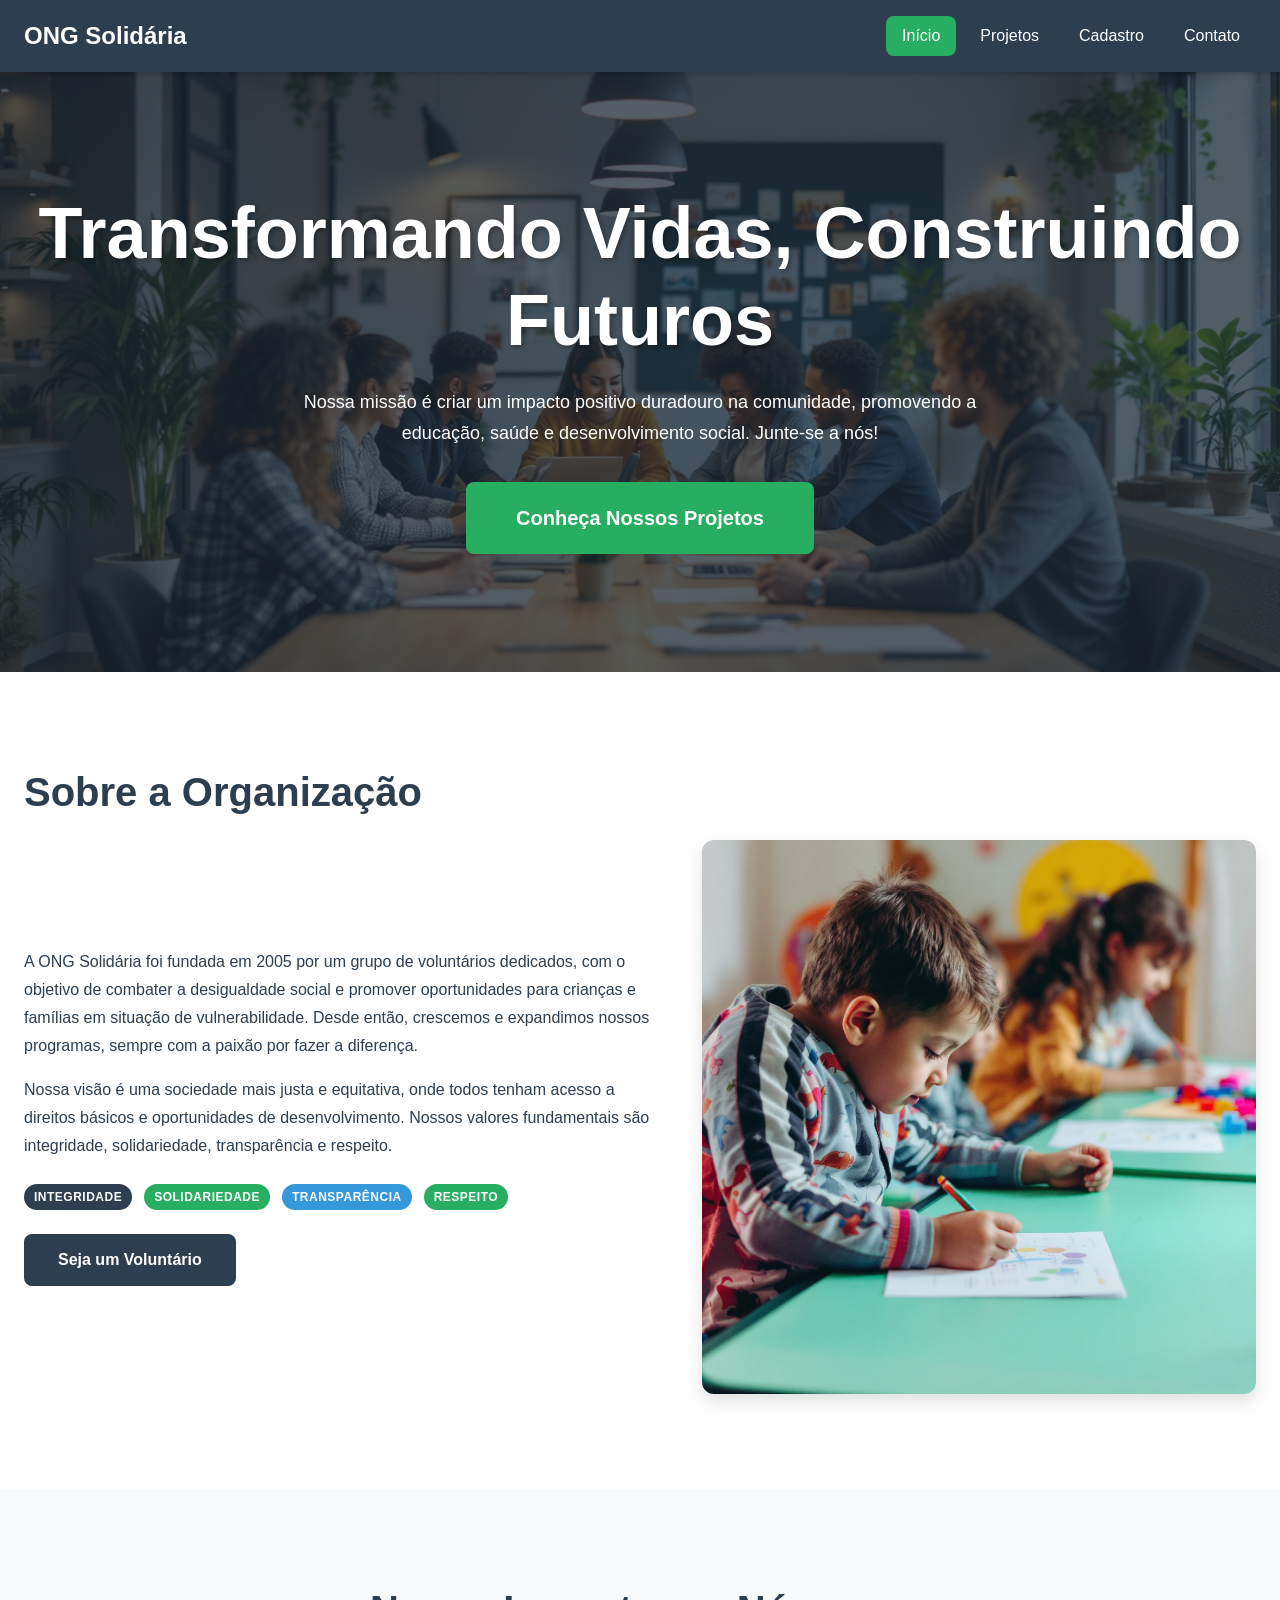
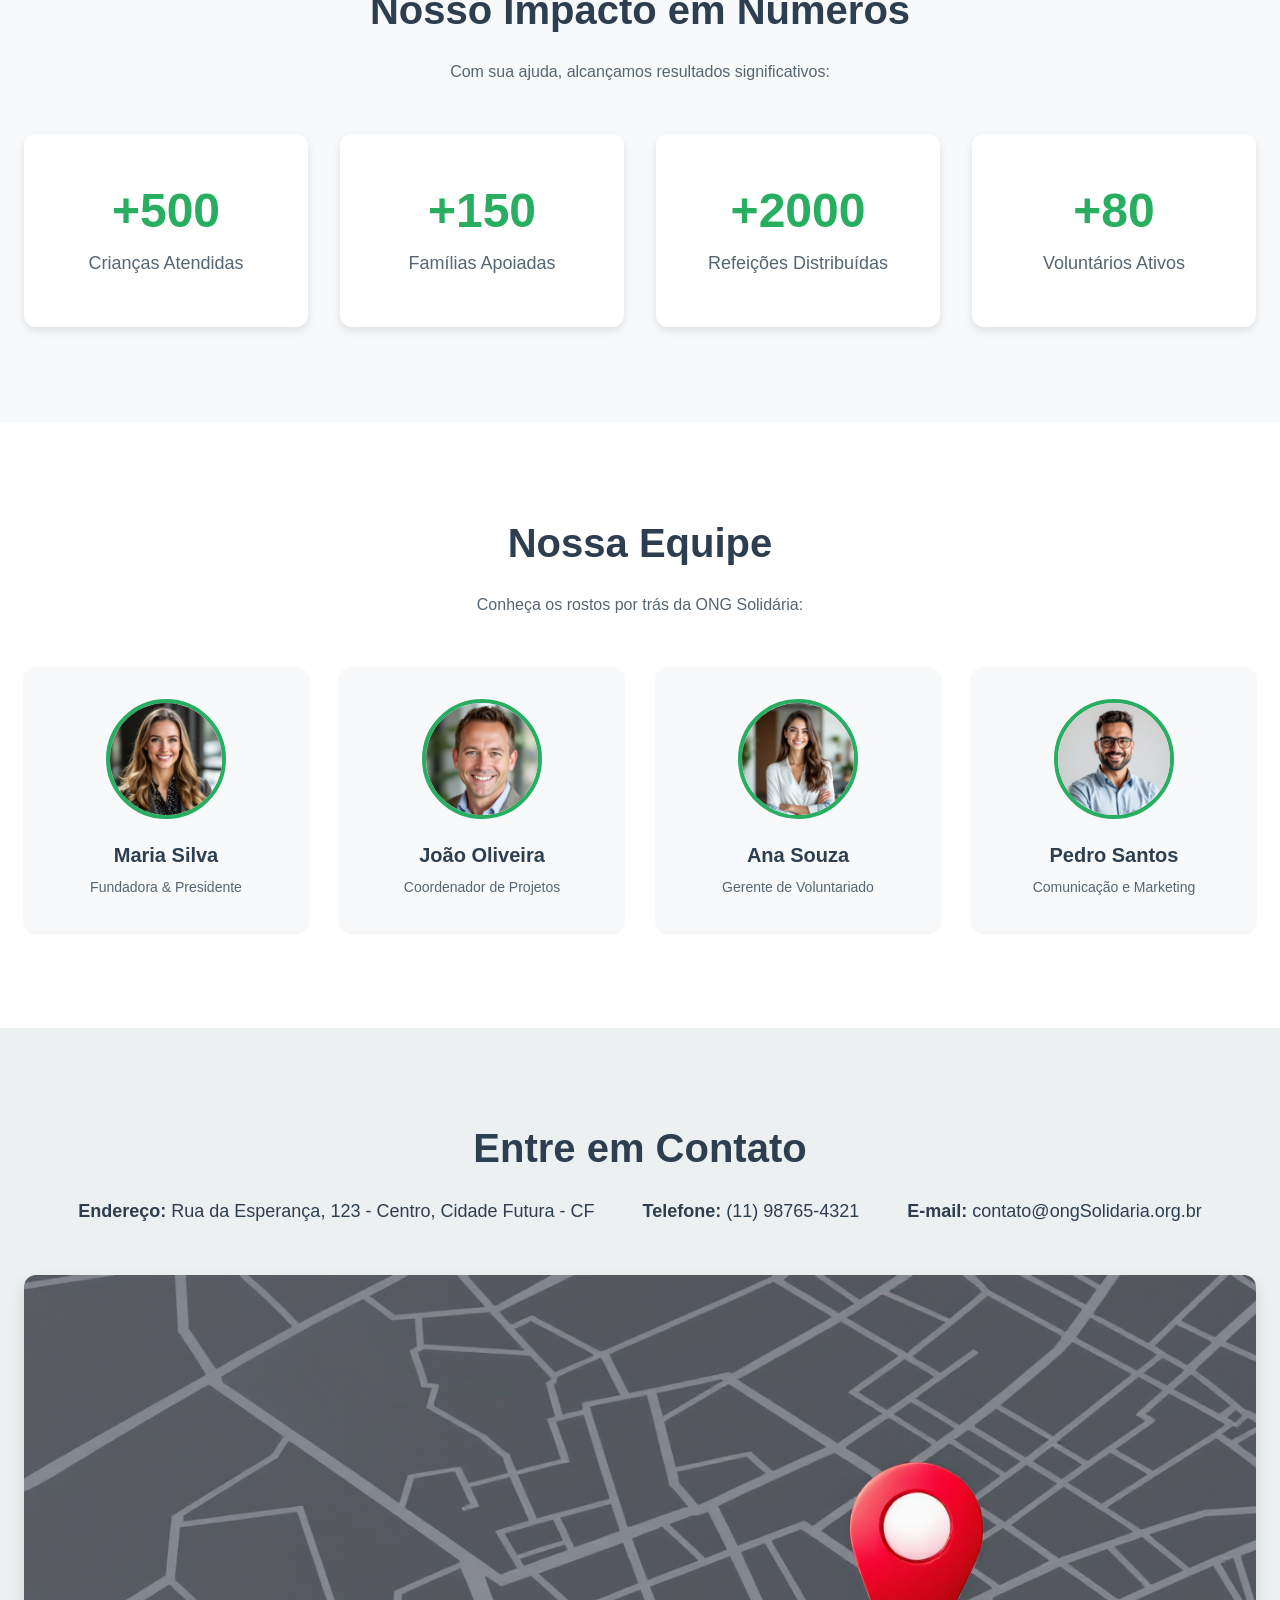
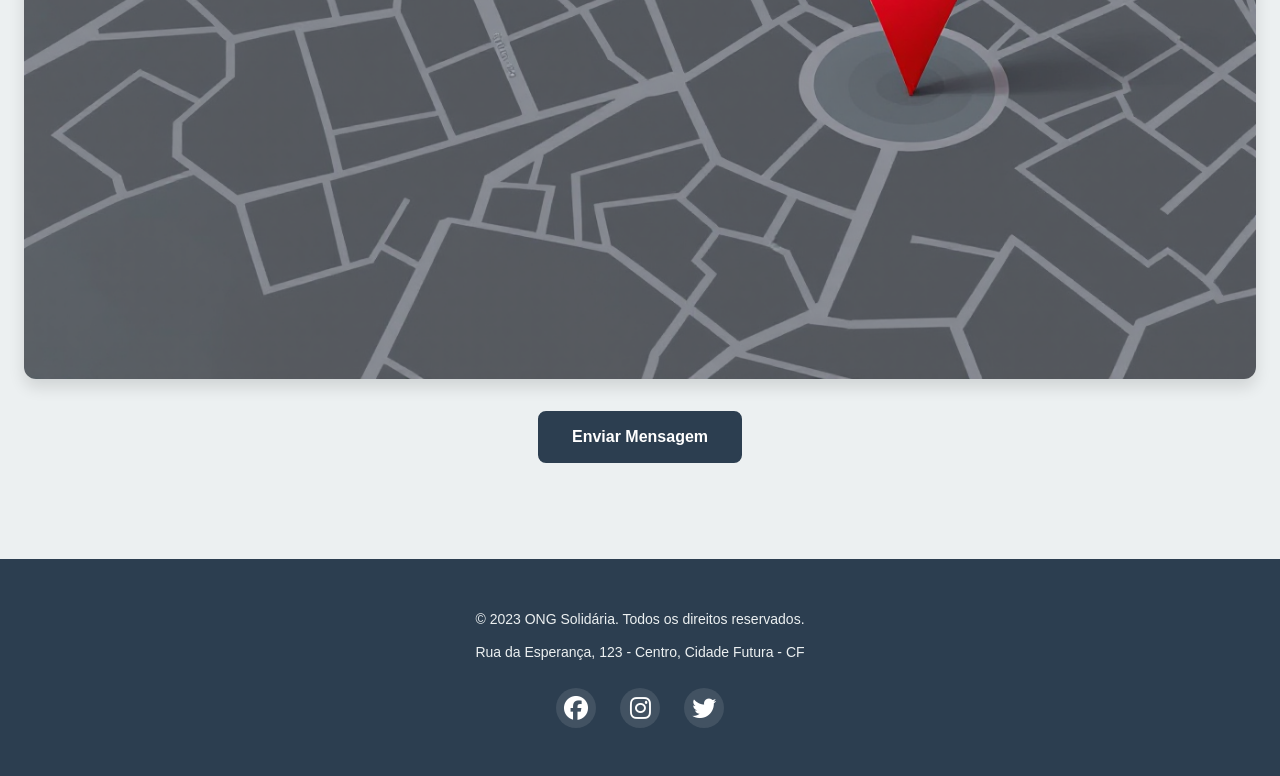
==== commit e7bc15f0: "Entrega 3" ====
--- a/index.html
+++ b/index.html
@@ -13,284 +13,85 @@
     />
     <meta name="author" content="ONG Solidária" />
     <title>ONG Solidária - Transformando Vidas</title>
-    <link rel="stylesheet" href="style.css" />
+    <link rel="stylesheet" href="css/style.css" />
     <link
       rel="stylesheet"
       href="https://cdnjs.cloudflare.com/ajax/libs/font-awesome/6.4.0/css/all.min.css"
     />
   </head>
   <body>
-    <!-- Toast Container -->
     <div class="toast-container" id="toastContainer"></div>
-
-    <!-- Overlay para menu mobile -->
     <div class="overlay" id="overlay"></div>
 
     <header>
       <div class="container">
-        <a href="index.html" class="logo">ONG Solidária</a>
-
-        <!-- Menu Desktop -->
+        <a href="#/" class="logo">ONG Solidária</a>
         <nav id="mainNav">
           <ul>
-            <li><a href="index.html" class="active">Início</a></li>
+            <li><a href="#/" data-route="/">Início</a></li>
             <li>
-              <a href="projetos.html">Projetos</a>
+              <a href="#/projetos" data-route="/projetos">Projetos</a>
               <ul class="dropdown">
-                <li><a href="projetos.html#educacao">Educação</a></li>
-                <li><a href="projetos.html#saude">Saúde</a></li>
-                <li><a href="projetos.html#meio-ambiente">Meio Ambiente</a></li>
-                <li>
-                  <a href="projetos.html#assistencia">Assistência Social</a>
-                </li>
+                <li><a href="#/projetos#educacao">Educação</a></li>
+                <li><a href="#/projetos#saude">Saúde</a></li>
+                <li><a href="#/projetos#meio-ambiente">Meio Ambiente</a></li>
+                <li><a href="#/projetos#assistencia">Assistência Social</a></li>
               </ul>
             </li>
-            <li><a href="cadastro.html">Cadastro</a></li>
-            <li><a href="#contact">Contato</a></li>
+            <li><a href="#/cadastro" data-route="/cadastro">Cadastro</a></li>
+            <li><a href="#/contato" data-route="/contato">Contato</a></li>
           </ul>
         </nav>
-
-        <!-- Botão Menu Hambúrguer -->
         <button class="menu-toggle" id="menuToggle" aria-label="Menu">
-          <span></span>
-          <span></span>
-          <span></span>
+          <span></span><span></span><span></span>
         </button>
       </div>
     </header>
 
-    <!-- Menu Mobile -->
     <div class="mobile-menu" id="mobileMenu">
       <ul>
-        <li><a href="index.html" class="active">Início</a></li>
-        <li><a href="projetos.html">Projetos</a></li>
-        <li><a href="projetos.html#educacao">→ Educação</a></li>
-        <li><a href="projetos.html#saude">→ Saúde</a></li>
-        <li><a href="projetos.html#meio-ambiente">→ Meio Ambiente</a></li>
-        <li><a href="projetos.html#assistencia">→ Assistência Social</a></li>
-        <li><a href="cadastro.html">Cadastro</a></li>
-        <li><a href="#contact">Contato</a></li>
+        <li><a href="#/">Início</a></li>
+        <li><a href="#/projetos">Projetos</a></li>
+        <li><a href="#/projetos#educacao">→ Educação</a></li>
+        <li><a href="#/projetos#saude">→ Saúde</a></li>
+        <li><a href="#/projetos#meio-ambiente">→ Meio Ambiente</a></li>
+        <li><a href="#/projetos#assistencia">→ Assistência Social</a></li>
+        <li><a href="#/cadastro">Cadastro</a></li>
+        <li><a href="#/contato">Contato</a></li>
       </ul>
     </div>
 
-    <main>
-      <section class="hero">
-        <div class="container">
-          <h1>Transformando Vidas, Construindo Futuros</h1>
-          <p>
-            Nossa missão é criar um impacto positivo duradouro na comunidade,
-            promovendo a educação, saúde e desenvolvimento social. Junte-se a
-            nós!
-          </p>
-          <a href="projetos.html" class="btn btn-lg">Conheça Nossos Projetos</a>
-        </div>
-      </section>
+    <main id="app" aria-live="polite"></main>
 
-      <section id="about" class="about-section">
-        <div class="container">
-          <h2>Sobre a Organização</h2>
-          <div class="content">
-            <div class="text-content">
-              <p>
-                A ONG Solidária foi fundada em 2005 por um grupo de voluntários
-                dedicados, com o objetivo de combater a desigualdade social e
-                promover oportunidades para crianças e famílias em situação de
-                vulnerabilidade. Desde então, crescemos e expandimos nossos
-                programas, sempre com a paixão por fazer a diferença.
-              </p>
-              <p>
-                Nossa visão é uma sociedade mais justa e equitativa, onde todos
-                tenham acesso a direitos básicos e oportunidades de
-                desenvolvimento. Nossos valores fundamentais são integridade,
-                solidariedade, transparência e respeito.
-              </p>
-              <div
-                style="
-                  display: flex;
-                  gap: 12px;
-                  flex-wrap: wrap;
-                  margin-top: 24px;
-                "
-              >
-                <span class="badge badge-primary">Integridade</span>
-                <span class="badge badge-secondary">Solidariedade</span>
-                <span class="badge badge-info">Transparência</span>
-                <span class="badge badge-success">Respeito</span>
-              </div>
-              <a
-                href="cadastro.html"
-                class="btn btn-primary"
-                style="margin-top: 24px"
-                >Seja um Voluntário</a
-              >
-            </div>
-            <img
-              src="imagens/projeto-educacao.jpg"
-              alt="Crianças sorrindo em um ambiente de aprendizado"
-            />
-          </div>
-        </div>
-      </section>
-
-      <section id="impact" class="impact-section">
-        <div class="container">
-          <h2>Nosso Impacto em Números</h2>
-          <p>Com sua ajuda, alcançamos resultados significativos:</p>
-          <div class="impact-grid">
-            <div class="impact-item">
-              <h3>+500</h3>
-              <p>Crianças Atendidas</p>
-            </div>
-            <div class="impact-item">
-              <h3>+150</h3>
-              <p>Famílias Apoiadas</p>
-            </div>
-            <div class="impact-item">
-              <h3>+2000</h3>
-              <p>Refeições Distribuídas</p>
-            </div>
-            <div class="impact-item">
-              <h3>+80</h3>
-              <p>Voluntários Ativos</p>
-            </div>
-          </div>
-        </div>
-      </section>
-
-      <section id="team" class="team-section">
-        <div class="container">
-          <h2>Nossa Equipe</h2>
-          <p>Conheça os rostos por trás da ONG Solidária:</p>
-          <div class="team-grid">
-            <article class="team-member">
-              <img src="imagens/team-member-1.jpg" alt="Maria Silva" />
-              <h3>Maria Silva</h3>
-              <p>Fundadora & Presidente</p>
-            </article>
-            <article class="team-member">
-              <img src="imagens/team-member-2.jpg" alt="João Oliveira" />
-              <h3>João Oliveira</h3>
-              <p>Coordenador de Projetos</p>
-            </article>
-            <article class="team-member">
-              <img src="imagens/team-member-3.jpg" alt="Ana Souza" />
-              <h3>Ana Souza</h3>
-              <p>Gerente de Voluntariado</p>
-            </article>
-            <article class="team-member">
-              <img src="imagens/team-member-4.jpg" alt="Pedro Santos" />
-              <h3>Pedro Santos</h3>
-              <p>Comunicação e Marketing</p>
-            </article>
-          </div>
-        </div>
-      </section>
-
-      <section id="contact" class="contact-section">
-        <div class="container">
-          <h2>Entre em Contato</h2>
-          <div class="contact-info">
-            <p>
-              <strong>Endereço:</strong> Rua da Esperança, 123 - Centro, Cidade
-              Futura - CF
-            </p>
-            <p>
-              <strong>Telefone:</strong>
-              <a href="tel:+5511987654321">(11) 98765-4321</a>
-            </p>
-            <p>
-              <strong>E-mail:</strong>
-              <a href="mailto:contato@ongSolidaria.org.br"
-                >contato@ongSolidaria.org.br</a
-              >
-            </p>
-          </div>
-          <div class="contact-map">
-            <img
-              src="imagens/mapa-localizacao.jpg"
-              alt="Mapa de localização da ONG"
-            />
-          </div>
-          <div style="text-align: center; margin-top: 32px">
-            <button class="btn btn-primary" onclick="showContactModal()">
-              Enviar Mensagem
-            </button>
-          </div>
-        </div>
-      </section>
-    </main>
-
-    <!-- Modal de Contato -->
-    <div class="modal" id="contactModal">
-      <div class="modal-content">
-        <div class="modal-header">
-          <h3 class="modal-title">Envie sua Mensagem</h3>
-          <button class="modal-close" onclick="closeContactModal()">
-            &times;
-          </button>
-        </div>
-        <div class="modal-body">
-          <form id="contactForm">
-            <div class="form-group">
-              <label for="modalName">Nome:</label>
-              <input type="text" id="modalName" name="name" required />
-            </div>
-            <div class="form-group">
-              <label for="modalEmail">E-mail:</label>
-              <input type="email" id="modalEmail" name="email" required />
-            </div>
-            <div class="form-group">
-              <label for="modalMessage">Mensagem:</label>
-              <textarea
-                id="modalMessage"
-                name="message"
-                rows="5"
-                style="
-                  width: 100%;
-                  padding: 12px;
-                  border: 2px solid var(--color-gray-300);
-                  border-radius: 8px;
-                  font-family: inherit;
-                  resize: vertical;
-                "
-                required
-              ></textarea>
-            </div>
-          </form>
-        </div>
-        <div class="modal-footer">
-          <button
-            class="btn"
-            style="background-color: var(--color-gray-400)"
-            onclick="closeContactModal()"
-          >
-            Cancelar
-          </button>
-          <button class="btn btn-primary" onclick="submitContactForm()">
-            Enviar
-          </button>
-        </div>
-      </div>
-    </div>
+    <!-- Modais globais (injetados pelos templates quando necessário) -->
+    <div class="modal" id="contactModal" aria-hidden="true"></div>
+    <div class="modal" id="projectModal" aria-hidden="true"></div>
 
     <footer>
       <div class="container">
         <p>&copy; 2023 ONG Solidária. Todos os direitos reservados.</p>
         <p>Rua da Esperança, 123 - Centro, Cidade Futura - CF</p>
         <div class="social-links">
-          <a href="https://facebook.com/sua-ong" aria-label="Facebook">
-            <i class="fab fa-facebook"></i>
-          </a>
-          <a href="https://instagram.com/sua-ong" aria-label="Instagram">
-            <i class="fab fa-instagram"></i>
-          </a>
-          <a href="https://twitter.com/sua-ong" aria-label="Twitter">
-            <i class="fab fa-twitter"></i>
-          </a>
+          <a href="https://facebook.com/sua-ong" aria-label="Facebook"
+            ><i class="fab fa-facebook"></i
+          ></a>
+          <a href="https://instagram.com/sua-ong" aria-label="Instagram"
+            ><i class="fab fa-instagram"></i
+          ></a>
+          <a href="https://twitter.com/sua-ong" aria-label="Twitter"
+            ><i class="fab fa-twitter"></i
+          ></a>
         </div>
       </div>
     </footer>
 
-    <script src="script.js"></script>
+    <script src="js/core/templates.js"></script>
+    <script src="js/core/router.js"></script>
+    <script src="js/features/ui/toast.js"></script>
+    <script src="js/features/ui/modal.js"></script>
+    <script src="js/features/forms/validation.js"></script>
+    <script src="js/features/navigation/menu.js"></script>
+    <script src="js/features/animations/observer.js"></script>
+    <script src="js/app.js"></script>
   </body>
 </html>
--- a/css/style.css
+++ b/css/style.css
@@ -0,0 +1,1550 @@
+/* ========================================
+   SISTEMA DE DESIGN - VARIÁVEIS CSS
+   ======================================== */
+
+:root {
+  /* Paleta de Cores Primárias */
+  --color-primary-dark: #1a252f;
+  --color-primary: #2c3e50;
+  --color-primary-light: #34495e;
+
+  /* Paleta de Cores Secundárias */
+  --color-secondary-dark: #1e8449;
+  --color-secondary: #27ae60;
+  --color-secondary-light: #52be80;
+
+  /* Cores Neutras */
+  --color-white: #ffffff;
+  --color-gray-50: #f8f9fa;
+  --color-gray-100: #ecf0f1;
+  --color-gray-200: #d5dbdb;
+  --color-gray-300: #bdc3c7;
+  --color-gray-400: #95a5a6;
+  --color-gray-500: #7f8c8d;
+  --color-gray-600: #566573;
+  --color-gray-700: #34495e;
+  --color-gray-800: #2c3e50;
+  --color-gray-900: #1c2833;
+
+  /* Cores de Feedback */
+  --color-success: #27ae60;
+  --color-warning: #f39c12;
+  --color-error: #e74c3c;
+  --color-info: #3498db;
+
+  /* Sistema de Espaçamento Modular */
+  --space-xs: 8px;
+  --space-sm: 16px;
+  --space-md: 24px;
+  --space-lg: 32px;
+  --space-xl: 48px;
+  --space-2xl: 64px;
+  --space-3xl: 96px;
+
+  /* Tipografia Hierárquica */
+  --font-size-xs: 0.75rem; /* 12px */
+  --font-size-sm: 0.875rem; /* 14px */
+  --font-size-base: 1rem; /* 16px */
+  --font-size-md: 1.125rem; /* 18px */
+  --font-size-lg: 1.25rem; /* 20px */
+  --font-size-xl: 1.5rem; /* 24px */
+  --font-size-2xl: 2rem; /* 32px */
+  --font-size-3xl: 2.5rem; /* 40px */
+  --font-size-4xl: 3rem; /* 48px */
+
+  /* Pesos de Fonte */
+  --font-weight-light: 300;
+  --font-weight-normal: 400;
+  --font-weight-medium: 500;
+  --font-weight-semibold: 600;
+  --font-weight-bold: 700;
+
+  /* Alturas de Linha */
+  --line-height-tight: 1.2;
+  --line-height-normal: 1.5;
+  --line-height-relaxed: 1.75;
+
+  /* Bordas e Raios */
+  --radius-sm: 4px;
+  --radius-md: 8px;
+  --radius-lg: 12px;
+  --radius-xl: 16px;
+  --radius-full: 9999px;
+
+  /* Sombras */
+  --shadow-sm: 0 1px 3px rgba(0, 0, 0, 0.08);
+  --shadow-md: 0 4px 8px rgba(0, 0, 0, 0.1);
+  --shadow-lg: 0 8px 16px rgba(0, 0, 0, 0.12);
+  --shadow-xl: 0 12px 24px rgba(0, 0, 0, 0.15);
+
+  /* Transições */
+  --transition-fast: 150ms ease-in-out;
+  --transition-base: 250ms ease-in-out;
+  --transition-slow: 350ms ease-in-out;
+
+  /* Breakpoints (para referência em JS) */
+  --breakpoint-xs: 480px;
+  --breakpoint-sm: 640px;
+  --breakpoint-md: 768px;
+  --breakpoint-lg: 1024px;
+  --breakpoint-xl: 1280px;
+}
+
+/* ========================================
+   RESET E CONFIGURAÇÕES GLOBAIS
+   ======================================== */
+
+*,
+*::before,
+*::after {
+  margin: 0;
+  padding: 0;
+  box-sizing: border-box;
+}
+
+html {
+  scroll-behavior: smooth;
+  font-size: 16px;
+}
+
+body {
+  font-family: -apple-system, BlinkMacSystemFont, "Segoe UI", Roboto,
+    "Helvetica Neue", Arial, sans-serif;
+  line-height: var(--line-height-normal);
+  color: var(--color-gray-800);
+  background-color: var(--color-gray-50);
+  overflow-x: hidden;
+}
+
+img {
+  max-width: 100%;
+  height: auto;
+  display: block;
+}
+
+a {
+  color: var(--color-secondary);
+  text-decoration: none;
+  transition: color var(--transition-base);
+}
+
+a:hover {
+  color: var(--color-secondary-dark);
+}
+
+ul {
+  list-style: none;
+}
+
+button {
+  font-family: inherit;
+  cursor: pointer;
+}
+
+/* ========================================
+   SISTEMA DE GRID CUSTOMIZADO (12 COLUNAS)
+   ======================================== */
+
+.grid-container {
+  display: grid;
+  grid-template-columns: repeat(12, 1fr);
+  gap: var(--space-md);
+  width: 100%;
+}
+
+.col-1 {
+  grid-column: span 1;
+}
+.col-2 {
+  grid-column: span 2;
+}
+.col-3 {
+  grid-column: span 3;
+}
+.col-4 {
+  grid-column: span 4;
+}
+.col-5 {
+  grid-column: span 5;
+}
+.col-6 {
+  grid-column: span 6;
+}
+.col-7 {
+  grid-column: span 7;
+}
+.col-8 {
+  grid-column: span 8;
+}
+.col-9 {
+  grid-column: span 9;
+}
+.col-10 {
+  grid-column: span 10;
+}
+.col-11 {
+  grid-column: span 11;
+}
+.col-12 {
+  grid-column: span 12;
+}
+
+/* ========================================
+   TIPOGRAFIA
+   ======================================== */
+
+h1,
+h2,
+h3,
+h4,
+h5,
+h6 {
+  color: var(--color-primary);
+  line-height: var(--line-height-tight);
+  font-weight: var(--font-weight-bold);
+  margin-bottom: var(--space-md);
+}
+
+h1 {
+  font-size: var(--font-size-4xl);
+}
+h2 {
+  font-size: var(--font-size-3xl);
+}
+h3 {
+  font-size: var(--font-size-2xl);
+}
+h4 {
+  font-size: var(--font-size-xl);
+}
+h5 {
+  font-size: var(--font-size-lg);
+}
+h6 {
+  font-size: var(--font-size-md);
+}
+
+p {
+  margin-bottom: var(--space-sm);
+  line-height: var(--line-height-relaxed);
+}
+
+.text-xs {
+  font-size: var(--font-size-xs);
+}
+.text-sm {
+  font-size: var(--font-size-sm);
+}
+.text-base {
+  font-size: var(--font-size-base);
+}
+.text-lg {
+  font-size: var(--font-size-lg);
+}
+.text-xl {
+  font-size: var(--font-size-xl);
+}
+
+/* ========================================
+   CONTAINER E LAYOUT
+   ======================================== */
+
+.container {
+  max-width: 1200px;
+  margin: 0 auto;
+  padding: 0 var(--space-sm);
+}
+
+section {
+  padding: var(--space-2xl) 0;
+}
+
+/* ========================================
+   HEADER E NAVEGAÇÃO
+   ======================================== */
+
+header {
+  background-color: var(--color-primary);
+  color: var(--color-white);
+  padding: var(--space-sm) 0;
+  position: sticky;
+  top: 0;
+  z-index: 1000;
+  box-shadow: var(--shadow-md);
+}
+
+header .container {
+  display: flex;
+  justify-content: space-between;
+  align-items: center;
+}
+
+.logo {
+  font-size: var(--font-size-xl);
+  font-weight: var(--font-weight-bold);
+  color: var(--color-white);
+  transition: transform var(--transition-base);
+}
+
+.logo:hover {
+  transform: scale(1.05);
+  color: var(--color-white);
+}
+
+/* Navegação Desktop */
+nav {
+  display: none;
+}
+
+nav ul {
+  display: flex;
+  gap: var(--space-xs);
+  align-items: center;
+}
+
+nav ul li {
+  position: relative;
+}
+
+nav ul li a {
+  color: var(--color-white);
+  font-weight: var(--font-weight-medium);
+  padding: var(--space-xs) var(--space-sm);
+  border-radius: var(--radius-md);
+  transition: background-color var(--transition-base);
+  display: block;
+}
+
+nav ul li a:hover,
+nav ul li a.active {
+  background-color: var(--color-secondary);
+  color: var(--color-white);
+}
+
+/* Submenu Dropdown */
+nav ul li .dropdown {
+  position: absolute;
+  top: 100%;
+  left: 0;
+  background-color: var(--color-white);
+  min-width: 200px;
+  box-shadow: var(--shadow-lg);
+  border-radius: var(--radius-md);
+  opacity: 0;
+  visibility: hidden;
+  transform: translateY(-10px);
+  transition: all var(--transition-base);
+  margin-top: var(--space-xs);
+}
+
+nav ul li:hover .dropdown {
+  opacity: 1;
+  visibility: visible;
+  transform: translateY(0);
+}
+
+nav ul li .dropdown li {
+  border-bottom: 1px solid var(--color-gray-100);
+}
+
+nav ul li .dropdown li:last-child {
+  border-bottom: none;
+}
+
+nav ul li .dropdown a {
+  color: var(--color-gray-700);
+  padding: var(--space-sm);
+  border-radius: 0;
+}
+
+nav ul li .dropdown a:hover {
+  background-color: var(--color-gray-50);
+  color: var(--color-secondary);
+}
+
+/* Menu Hambúrguer Mobile */
+.menu-toggle {
+  display: flex;
+  flex-direction: column;
+  gap: 5px;
+  background: none;
+  border: none;
+  cursor: pointer;
+  padding: var(--space-xs);
+  z-index: 1001;
+}
+
+.menu-toggle span {
+  width: 25px;
+  height: 3px;
+  background-color: var(--color-white);
+  border-radius: var(--radius-sm);
+  transition: all var(--transition-base);
+}
+
+.menu-toggle.active span:nth-child(1) {
+  transform: rotate(45deg) translate(7px, 7px);
+}
+
+.menu-toggle.active span:nth-child(2) {
+  opacity: 0;
+}
+
+.menu-toggle.active span:nth-child(3) {
+  transform: rotate(-45deg) translate(7px, -7px);
+}
+
+/* Menu Mobile */
+.mobile-menu {
+  position: fixed;
+  top: 0;
+  right: -100%;
+  width: 280px;
+  height: 100vh;
+  background-color: var(--color-primary-light);
+  padding: var(--space-2xl) var(--space-md);
+  box-shadow: var(--shadow-xl);
+  transition: right var(--transition-slow);
+  z-index: 999;
+  overflow-y: auto;
+}
+
+.mobile-menu.active {
+  right: 0;
+}
+
+.mobile-menu ul {
+  display: flex;
+  flex-direction: column;
+  gap: var(--space-sm);
+}
+
+.mobile-menu ul li a {
+  color: var(--color-white);
+  padding: var(--space-sm);
+  display: block;
+  border-radius: var(--radius-md);
+  font-weight: var(--font-weight-medium);
+  transition: background-color var(--transition-base);
+}
+
+.mobile-menu ul li a:hover,
+.mobile-menu ul li a.active {
+  background-color: var(--color-secondary);
+}
+
+/* Overlay para menu mobile */
+.overlay {
+  position: fixed;
+  top: 0;
+  left: 0;
+  width: 100%;
+  height: 100%;
+  background-color: rgba(0, 0, 0, 0.5);
+  opacity: 0;
+  visibility: hidden;
+  transition: all var(--transition-base);
+  z-index: 998;
+}
+
+.overlay.active {
+  opacity: 1;
+  visibility: visible;
+}
+
+/* ========================================
+   SISTEMA DE BOTÕES
+   ======================================== */
+
+.btn {
+  display: inline-block;
+  background-color: var(--color-secondary);
+  color: var(--color-white);
+  padding: var(--space-sm) var(--space-lg);
+  border-radius: var(--radius-md);
+  font-weight: var(--font-weight-semibold);
+  text-align: center;
+  border: 2px solid transparent;
+  cursor: pointer;
+  transition: all var(--transition-base);
+  font-size: var(--font-size-base);
+  line-height: 1;
+}
+
+.btn:hover {
+  background-color: var(--color-secondary-dark);
+  transform: translateY(-2px);
+  box-shadow: var(--shadow-md);
+  color: var(--color-white);
+}
+
+.btn:active {
+  transform: translateY(0);
+  box-shadow: var(--shadow-sm);
+}
+
+.btn:focus {
+  outline: none;
+  box-shadow: 0 0 0 3px rgba(39, 174, 96, 0.3);
+}
+
+.btn:disabled {
+  background-color: var(--color-gray-300);
+  color: var(--color-gray-500);
+  cursor: not-allowed;
+  transform: none;
+  box-shadow: none;
+}
+
+.btn-primary {
+  background-color: var(--color-primary);
+  border-color: var(--color-primary);
+}
+
+.btn-primary:hover {
+  background-color: var(--color-primary-dark);
+  color: var(--color-white);
+}
+
+.btn-primary:focus {
+  box-shadow: 0 0 0 3px rgba(44, 62, 80, 0.3);
+}
+
+.btn-outline {
+  background-color: transparent;
+  color: var(--color-secondary);
+  border-color: var(--color-secondary);
+}
+
+.btn-outline:hover {
+  background-color: var(--color-secondary);
+  color: var(--color-white);
+}
+
+.btn-sm {
+  padding: var(--space-xs) var(--space-sm);
+  font-size: var(--font-size-sm);
+}
+
+.btn-lg {
+  padding: var(--space-md) var(--space-xl);
+  font-size: var(--font-size-lg);
+}
+
+/* ========================================
+   BADGES E TAGS
+   ======================================== */
+
+.badge {
+  display: inline-block;
+  padding: 4px 10px;
+  border-radius: var(--radius-full);
+  font-size: var(--font-size-xs);
+  font-weight: var(--font-weight-semibold);
+  text-transform: uppercase;
+  letter-spacing: 0.5px;
+}
+
+.badge-primary {
+  background-color: var(--color-primary);
+  color: var(--color-white);
+}
+
+.badge-secondary {
+  background-color: var(--color-secondary);
+  color: var(--color-white);
+}
+
+.badge-success {
+  background-color: var(--color-success);
+  color: var(--color-white);
+}
+
+.badge-warning {
+  background-color: var(--color-warning);
+  color: var(--color-white);
+}
+
+.badge-error {
+  background-color: var(--color-error);
+  color: var(--color-white);
+}
+
+.badge-info {
+  background-color: var(--color-info);
+  color: var(--color-white);
+}
+
+.badge-light {
+  background-color: var(--color-gray-100);
+  color: var(--color-gray-700);
+}
+
+.tag {
+  display: inline-block;
+  background-color: var(--color-gray-100);
+  color: var(--color-gray-700);
+  padding: 6px 12px;
+  border-radius: var(--radius-md);
+  font-size: var(--font-size-sm);
+  font-weight: var(--font-weight-medium);
+  margin: 4px;
+  transition: all var(--transition-base);
+}
+
+.tag:hover {
+  background-color: var(--color-secondary);
+  color: var(--color-white);
+  transform: translateY(-2px);
+}
+
+/* ========================================
+   COMPONENTES DE FEEDBACK
+   ======================================== */
+
+/* Alerts */
+.alert {
+  padding: var(--space-md);
+  border-radius: var(--radius-md);
+  margin-bottom: var(--space-md);
+  border-left: 4px solid;
+  display: flex;
+  align-items: flex-start;
+  gap: var(--space-sm);
+  animation: slideInDown 0.3s ease-out;
+}
+
+@keyframes slideInDown {
+  from {
+    opacity: 0;
+    transform: translateY(-20px);
+  }
+  to {
+    opacity: 1;
+    transform: translateY(0);
+  }
+}
+
+.alert-success {
+  background-color: #d4edda;
+  border-color: var(--color-success);
+  color: #155724;
+}
+
+.alert-warning {
+  background-color: #fff3cd;
+  border-color: var(--color-warning);
+  color: #856404;
+}
+
+.alert-error {
+  background-color: #f8d7da;
+  border-color: var(--color-error);
+  color: #721c24;
+}
+
+.alert-info {
+  background-color: #d1ecf1;
+  border-color: var(--color-info);
+  color: #0c5460;
+}
+
+.alert .alert-icon {
+  font-size: var(--font-size-xl);
+  flex-shrink: 0;
+}
+
+.alert .alert-content {
+  flex: 1;
+}
+
+.alert .alert-title {
+  font-weight: var(--font-weight-bold);
+  margin-bottom: var(--space-xs);
+}
+
+.alert .alert-close {
+  background: none;
+  border: none;
+  font-size: var(--font-size-xl);
+  cursor: pointer;
+  opacity: 0.6;
+  transition: opacity var(--transition-base);
+  padding: 0;
+  line-height: 1;
+}
+
+.alert .alert-close:hover {
+  opacity: 1;
+}
+
+/* Toast Notifications */
+.toast-container {
+  position: fixed;
+  top: var(--space-md);
+  right: var(--space-md);
+  z-index: 9999;
+  display: flex;
+  flex-direction: column;
+  gap: var(--space-sm);
+  max-width: 400px;
+}
+
+.toast {
+  background-color: var(--color-white);
+  padding: var(--space-md);
+  border-radius: var(--radius-md);
+  box-shadow: var(--shadow-xl);
+  display: flex;
+  align-items: flex-start;
+  gap: var(--space-sm);
+  animation: slideInRight 0.3s ease-out;
+  border-left: 4px solid;
+}
+
+@keyframes slideInRight {
+  from {
+    opacity: 0;
+    transform: translateX(100%);
+  }
+  to {
+    opacity: 1;
+    transform: translateX(0);
+  }
+}
+
+.toast.toast-success {
+  border-color: var(--color-success);
+}
+.toast.toast-warning {
+  border-color: var(--color-warning);
+}
+.toast.toast-error {
+  border-color: var(--color-error);
+}
+.toast.toast-info {
+  border-color: var(--color-info);
+}
+
+.toast .toast-icon {
+  font-size: var(--font-size-xl);
+  flex-shrink: 0;
+}
+
+.toast.toast-success .toast-icon {
+  color: var(--color-success);
+}
+.toast.toast-warning .toast-icon {
+  color: var(--color-warning);
+}
+.toast.toast-error .toast-icon {
+  color: var(--color-error);
+}
+.toast.toast-info .toast-icon {
+  color: var(--color-info);
+}
+
+.toast .toast-content {
+  flex: 1;
+}
+
+.toast .toast-title {
+  font-weight: var(--font-weight-bold);
+  margin-bottom: 4px;
+  color: var(--color-gray-800);
+}
+
+.toast .toast-message {
+  font-size: var(--font-size-sm);
+  color: var(--color-gray-600);
+}
+
+.toast .toast-close {
+  background: none;
+  border: none;
+  font-size: var(--font-size-lg);
+  cursor: pointer;
+  opacity: 0.5;
+  transition: opacity var(--transition-base);
+  padding: 0;
+  line-height: 1;
+  color: var(--color-gray-600);
+}
+
+.toast .toast-close:hover {
+  opacity: 1;
+}
+
+/* Modal */
+.modal {
+  position: fixed;
+  top: 0;
+  left: 0;
+  width: 100%;
+  height: 100%;
+  background-color: rgba(0, 0, 0, 0.6);
+  display: flex;
+  align-items: center;
+  justify-content: center;
+  z-index: 9998;
+  opacity: 0;
+  visibility: hidden;
+  transition: all var(--transition-base);
+  padding: var(--space-md);
+}
+
+.modal.active {
+  opacity: 1;
+  visibility: visible;
+}
+
+.modal-content {
+  background-color: var(--color-white);
+  border-radius: var(--radius-lg);
+  max-width: 600px;
+  width: 100%;
+  max-height: 90vh;
+  overflow-y: auto;
+  box-shadow: var(--shadow-xl);
+  transform: scale(0.9);
+  transition: transform var(--transition-base);
+}
+
+.modal.active .modal-content {
+  transform: scale(1);
+}
+
+.modal-header {
+  padding: var(--space-md) var(--space-lg);
+  border-bottom: 1px solid var(--color-gray-200);
+  display: flex;
+  justify-content: space-between;
+  align-items: center;
+}
+
+.modal-title {
+  font-size: var(--font-size-xl);
+  font-weight: var(--font-weight-bold);
+  color: var(--color-primary);
+  margin: 0;
+}
+
+.modal-close {
+  background: none;
+  border: none;
+  font-size: var(--font-size-2xl);
+  cursor: pointer;
+  color: var(--color-gray-500);
+  transition: color var(--transition-base);
+  padding: 0;
+  line-height: 1;
+}
+
+.modal-close:hover {
+  color: var(--color-gray-800);
+}
+
+.modal-body {
+  padding: var(--space-lg);
+}
+
+.modal-footer {
+  padding: var(--space-md) var(--space-lg);
+  border-top: 1px solid var(--color-gray-200);
+  display: flex;
+  justify-content: flex-end;
+  gap: var(--space-sm);
+}
+
+/* ========================================
+   HERO SECTION
+   ======================================== */
+
+.hero {
+  background: linear-gradient(rgba(28, 40, 51, 0.75), rgba(28, 40, 51, 0.75)),
+    url("../imagens/hero-banner.jpg") no-repeat center center/cover;
+  color: var(--color-white);
+  text-align: center;
+  padding: var(--space-3xl) 0;
+  min-height: 500px;
+  display: flex;
+  align-items: center;
+  justify-content: center;
+}
+
+.hero h1 {
+  color: var(--color-white);
+  font-size: var(--font-size-3xl);
+  margin-bottom: var(--space-md);
+  text-shadow: 2px 2px 4px rgba(0, 0, 0, 0.3);
+}
+
+.hero p {
+  font-size: var(--font-size-md);
+  max-width: 700px;
+  margin: 0 auto var(--space-lg);
+  line-height: var(--line-height-relaxed);
+}
+
+/* ========================================
+   SEÇÃO SOBRE
+   ======================================== */
+
+.about-section {
+  background-color: var(--color-white);
+}
+
+.about-section .content {
+  display: flex;
+  flex-direction: column;
+  gap: var(--space-lg);
+  align-items: center;
+}
+
+.about-section .text-content {
+  flex: 1;
+}
+
+.about-section img {
+  width: 100%;
+  max-width: 500px;
+  border-radius: var(--radius-lg);
+  box-shadow: var(--shadow-lg);
+}
+
+/* ========================================
+   SEÇÃO DE IMPACTO
+   ======================================== */
+
+.impact-section {
+  background-color: var(--color-gray-50);
+  text-align: center;
+}
+
+.impact-section > .container > p {
+  max-width: 600px;
+  margin: 0 auto var(--space-xl);
+  color: var(--color-gray-600);
+}
+
+.impact-grid {
+  display: grid;
+  grid-template-columns: repeat(auto-fit, minmax(200px, 1fr));
+  gap: var(--space-lg);
+}
+
+.impact-item {
+  background-color: var(--color-white);
+  padding: var(--space-xl) var(--space-md);
+  border-radius: var(--radius-lg);
+  box-shadow: var(--shadow-md);
+  transition: all var(--transition-base);
+}
+
+.impact-item:hover {
+  transform: translateY(-8px);
+  box-shadow: var(--shadow-xl);
+}
+
+.impact-item h3 {
+  color: var(--color-secondary);
+  font-size: var(--font-size-4xl);
+  margin-bottom: var(--space-xs);
+  font-weight: var(--font-weight-bold);
+}
+
+.impact-item p {
+  color: var(--color-gray-600);
+  font-size: var(--font-size-md);
+  margin: 0;
+}
+
+/* ========================================
+   SEÇÃO DE EQUIPE
+   ======================================== */
+
+.team-section {
+  background-color: var(--color-white);
+  text-align: center;
+}
+
+.team-section > .container > p {
+  max-width: 600px;
+  margin: 0 auto var(--space-xl);
+  color: var(--color-gray-600);
+}
+
+.team-grid {
+  display: grid;
+  grid-template-columns: repeat(auto-fit, minmax(240px, 1fr));
+  gap: var(--space-lg);
+}
+
+.team-member {
+  background-color: var(--color-gray-50);
+  padding: var(--space-lg);
+  border-radius: var(--radius-lg);
+  box-shadow: var(--shadow-sm);
+  transition: all var(--transition-base);
+}
+
+.team-member:hover {
+  box-shadow: var(--shadow-lg);
+  transform: translateY(-5px);
+}
+
+.team-member img {
+  width: 120px;
+  height: 120px;
+  border-radius: var(--radius-full);
+  object-fit: cover;
+  margin: 0 auto var(--space-md);
+  border: 4px solid var(--color-secondary);
+}
+
+.team-member h3 {
+  margin-bottom: var(--space-xs);
+  color: var(--color-primary);
+  font-size: var(--font-size-lg);
+}
+
+.team-member p {
+  color: var(--color-gray-600);
+  font-size: var(--font-size-sm);
+  margin: 0;
+}
+
+/* ========================================
+   SEÇÃO DE CONTATO
+   ======================================== */
+
+.contact-section {
+  background-color: var(--color-gray-100);
+  text-align: center;
+}
+
+.contact-info {
+  display: flex;
+  flex-direction: column;
+  gap: var(--space-sm);
+  margin-bottom: var(--space-xl);
+}
+
+.contact-info p {
+  font-size: var(--font-size-md);
+  margin: 0;
+}
+
+.contact-info a {
+  color: var(--color-primary);
+  font-weight: var(--font-weight-medium);
+}
+
+.contact-map {
+  border-radius: var(--radius-lg);
+  overflow: hidden;
+  box-shadow: var(--shadow-lg);
+}
+
+.contact-map img {
+  width: 100%;
+  height: auto;
+}
+
+/* ========================================
+   SEÇÃO DE PROJETOS
+   ======================================== */
+
+.projects-section {
+  background-color: var(--color-gray-50);
+}
+
+.projects-section h1 {
+  text-align: center;
+  margin-bottom: var(--space-md);
+}
+
+.projects-section > .container > p {
+  text-align: center;
+  max-width: 700px;
+  margin: 0 auto var(--space-xl);
+  color: var(--color-gray-600);
+}
+
+.project-grid {
+  display: grid;
+  grid-template-columns: repeat(auto-fit, minmax(280px, 1fr));
+  gap: var(--space-lg);
+}
+
+.project-card {
+  background-color: var(--color-white);
+  border-radius: var(--radius-lg);
+  box-shadow: var(--shadow-md);
+  overflow: hidden;
+  display: flex;
+  flex-direction: column;
+  transition: all var(--transition-base);
+}
+
+.project-card:hover {
+  transform: translateY(-8px);
+  box-shadow: var(--shadow-xl);
+}
+
+.project-card img {
+  width: 100%;
+  height: 220px;
+  object-fit: cover;
+}
+
+.project-card-content {
+  padding: var(--space-lg);
+  flex-grow: 1;
+  display: flex;
+  flex-direction: column;
+}
+
+.project-card h3 {
+  font-size: var(--font-size-xl);
+  margin-bottom: var(--space-sm);
+}
+
+.project-card .category {
+  display: inline-block;
+  background-color: var(--color-secondary-light);
+  color: var(--color-white);
+  font-size: var(--font-size-xs);
+  font-weight: var(--font-weight-semibold);
+  padding: 6px 12px;
+  border-radius: var(--radius-full);
+  margin-bottom: var(--space-md);
+  text-transform: uppercase;
+  letter-spacing: 0.5px;
+}
+
+.project-card p {
+  font-size: var(--font-size-base);
+  line-height: var(--line-height-relaxed);
+  color: var(--color-gray-600);
+  margin-bottom: var(--space-md);
+  flex-grow: 1;
+}
+
+.project-card .btn {
+  align-self: flex-start;
+}
+
+/* ========================================
+   SEÇÃO VOLUNTÁRIO E DOAÇÃO
+   ======================================== */
+
+.volunteer-section,
+.donate-section {
+  background-color: var(--color-white);
+}
+
+.volunteer-section h2,
+.donate-section h2 {
+  text-align: center;
+  margin-bottom: var(--space-lg);
+}
+
+.volunteer-section .content,
+.donate-section .content {
+  display: flex;
+  flex-direction: column;
+  gap: var(--space-xl);
+  align-items: center;
+}
+
+.volunteer-section .content > div,
+.donate-section .content > div {
+  flex: 1;
+}
+
+.volunteer-section ol,
+.donate-section ul {
+  padding-left: var(--space-lg);
+  margin-bottom: var(--space-lg);
+}
+
+.volunteer-section ol li,
+.donate-section ul li {
+  margin-bottom: var(--space-md);
+  font-size: var(--font-size-md);
+  line-height: var(--line-height-relaxed);
+  list-style: decimal;
+}
+
+.donate-section ul li {
+  list-style: disc;
+}
+
+.volunteer-section img,
+.donate-section img {
+  width: 100%;
+  max-width: 500px;
+  border-radius: var(--radius-lg);
+  box-shadow: var(--shadow-lg);
+}
+
+.donate-section .content.reversed {
+  flex-direction: column;
+}
+
+/* ========================================
+   FORMULÁRIO DE CADASTRO
+   ======================================== */
+
+.registration-form {
+  background-color: var(--color-gray-50);
+  padding: var(--space-2xl) 0;
+}
+
+.registration-form h1 {
+  text-align: center;
+  margin-bottom: var(--space-md);
+}
+
+.registration-form > .container > p {
+  text-align: center;
+  max-width: 600px;
+  margin: 0 auto var(--space-xl);
+  color: var(--color-gray-600);
+}
+
+.registration-form form {
+  max-width: 700px;
+  margin: 0 auto;
+  padding: var(--space-xl);
+  background-color: var(--color-white);
+  border-radius: var(--radius-lg);
+  box-shadow: var(--shadow-lg);
+}
+
+.registration-form fieldset {
+  border: 2px solid var(--color-gray-200);
+  border-radius: var(--radius-md);
+  padding: var(--space-lg);
+  margin-bottom: var(--space-lg);
+}
+
+.registration-form legend {
+  font-weight: var(--font-weight-bold);
+  color: var(--color-primary);
+  padding: 0 var(--space-sm);
+  font-size: var(--font-size-lg);
+}
+
+.form-group {
+  margin-bottom: var(--space-md);
+}
+
+.form-group label {
+  display: block;
+  margin-bottom: var(--space-xs);
+  font-weight: var(--font-weight-semibold);
+  color: var(--color-gray-700);
+  font-size: var(--font-size-sm);
+}
+
+.form-group input[type="text"],
+.form-group input[type="email"],
+.form-group input[type="tel"],
+.form-group input[type="date"],
+.form-group select {
+  width: 100%;
+  padding: var(--space-sm);
+  border: 2px solid var(--color-gray-300);
+  border-radius: var(--radius-md);
+  font-size: var(--font-size-base);
+  transition: all var(--transition-base);
+  font-family: inherit;
+}
+
+.form-group input:focus,
+.form-group select:focus {
+  border-color: var(--color-secondary);
+  outline: none;
+  box-shadow: 0 0 0 3px rgba(39, 174, 96, 0.1);
+}
+
+.form-group input.error,
+.form-group select.error {
+  border-color: var(--color-error);
+}
+
+.form-group input.success,
+.form-group select.success {
+  border-color: var(--color-success);
+}
+
+.form-group .error-message {
+  color: var(--color-error);
+  font-size: var(--font-size-xs);
+  margin-top: var(--space-xs);
+  display: none;
+}
+
+.form-group input.error + .error-message,
+.form-group select.error + .error-message {
+  display: block;
+}
+
+.form-actions {
+  display: flex;
+  justify-content: flex-end;
+  gap: var(--space-sm);
+  margin-top: var(--space-xl);
+}
+
+.form-actions button[type="submit"],
+.form-actions button[type="reset"] {
+  padding: var(--space-sm) var(--space-xl);
+  font-size: var(--font-size-base);
+  border-radius: var(--radius-md);
+  cursor: pointer;
+  font-weight: var(--font-weight-semibold);
+  transition: all var(--transition-base);
+  border: 2px solid transparent;
+}
+
+.form-actions button[type="submit"] {
+  background-color: var(--color-secondary);
+  color: var(--color-white);
+}
+
+.form-actions button[type="submit"]:hover {
+  background-color: var(--color-secondary-dark);
+  transform: translateY(-2px);
+  box-shadow: var(--shadow-md);
+}
+
+.form-actions button[type="submit"]:active {
+  transform: translateY(0);
+}
+
+.form-actions button[type="submit"]:focus {
+  outline: none;
+  box-shadow: 0 0 0 3px rgba(39, 174, 96, 0.3);
+}
+
+.form-actions button[type="reset"] {
+  background-color: var(--color-white);
+  color: var(--color-gray-700);
+  border-color: var(--color-gray-300);
+}
+
+.form-actions button[type="reset"]:hover {
+  background-color: var(--color-gray-100);
+  border-color: var(--color-gray-400);
+}
+
+/* ========================================
+   FOOTER
+   ======================================== */
+
+footer {
+  background-color: var(--color-primary);
+  color: var(--color-gray-100);
+  padding: var(--space-xl) 0;
+  text-align: center;
+  font-size: var(--font-size-sm);
+}
+
+footer p {
+  margin-bottom: var(--space-xs);
+}
+
+footer .social-links {
+  margin-top: var(--space-md);
+  display: flex;
+  justify-content: center;
+  gap: var(--space-md);
+}
+
+footer .social-links a {
+  color: var(--color-white);
+  font-size: var(--font-size-xl);
+  transition: all var(--transition-base);
+  display: flex;
+  align-items: center;
+  justify-content: center;
+  width: 40px;
+  height: 40px;
+  border-radius: var(--radius-full);
+  background-color: rgba(255, 255, 255, 0.1);
+}
+
+footer .social-links a:hover {
+  background-color: var(--color-secondary);
+  transform: translateY(-3px);
+  color: var(--color-white);
+}
+
+/* ========================================
+   BREAKPOINTS RESPONSIVOS
+   ======================================== */
+
+/* Extra Small (480px) */
+@media (min-width: 480px) {
+  .hero h1 {
+    font-size: var(--font-size-4xl);
+  }
+
+  .container {
+    padding: 0 var(--space-md);
+  }
+}
+
+/* Small (640px) */
+@media (min-width: 640px) {
+  .impact-grid {
+    grid-template-columns: repeat(2, 1fr);
+  }
+
+  .team-grid {
+    grid-template-columns: repeat(2, 1fr);
+  }
+
+  .project-grid {
+    grid-template-columns: repeat(2, 1fr);
+  }
+
+  .contact-info {
+    flex-direction: row;
+    justify-content: center;
+    gap: var(--space-xl);
+  }
+}
+
+/* Medium (768px) */
+@media (min-width: 768px) {
+  h1 {
+    font-size: var(--font-size-4xl);
+  }
+  h2 {
+    font-size: var(--font-size-3xl);
+  }
+
+  .menu-toggle {
+    display: none;
+  }
+
+  nav {
+    display: block;
+  }
+
+  .hero {
+    padding: var(--space-3xl) 0;
+    min-height: 600px;
+  }
+
+  .about-section .content {
+    flex-direction: row;
+    text-align: left;
+  }
+
+  .about-section img {
+    max-width: 45%;
+  }
+
+  .volunteer-section .content,
+  .donate-section .content {
+    flex-direction: row;
+    text-align: left;
+  }
+
+  .donate-section .content.reversed {
+    flex-direction: row-reverse;
+  }
+
+  .volunteer-section img,
+  .donate-section img {
+    max-width: 45%;
+  }
+}
+
+/* Large (1024px) */
+@media (min-width: 1024px) {
+  section {
+    padding: var(--space-3xl) 0;
+  }
+
+  .impact-grid {
+    grid-template-columns: repeat(4, 1fr);
+  }
+
+  .team-grid {
+    grid-template-columns: repeat(4, 1fr);
+  }
+
+  .project-grid {
+    grid-template-columns: repeat(3, 1fr);
+  }
+}
+
+/* Extra Large (1280px) */
+@media (min-width: 1280px) {
+  .container {
+    max-width: 1280px;
+  }
+
+  .hero h1 {
+    font-size: 4.5rem;
+  }
+}
+
+/* ========================================
+   UTILITÁRIOS
+   ======================================== */
+
+.text-center {
+  text-align: center;
+}
+.text-left {
+  text-align: left;
+}
+.text-right {
+  text-align: right;
+}
+
+.mt-xs {
+  margin-top: var(--space-xs);
+}
+.mt-sm {
+  margin-top: var(--space-sm);
+}
+.mt-md {
+  margin-top: var(--space-md);
+}
+.mt-lg {
+  margin-top: var(--space-lg);
+}
+.mt-xl {
+  margin-top: var(--space-xl);
+}
+
+.mb-xs {
+  margin-bottom: var(--space-xs);
+}
+.mb-sm {
+  margin-bottom: var(--space-sm);
+}
+.mb-md {
+  margin-bottom: var(--space-md);
+}
+.mb-lg {
+  margin-bottom: var(--space-lg);
+}
+.mb-xl {
+  margin-bottom: var(--space-xl);
+}
+
+.hidden {
+  display: none;
+}
+.visible {
+  display: block;
+}
